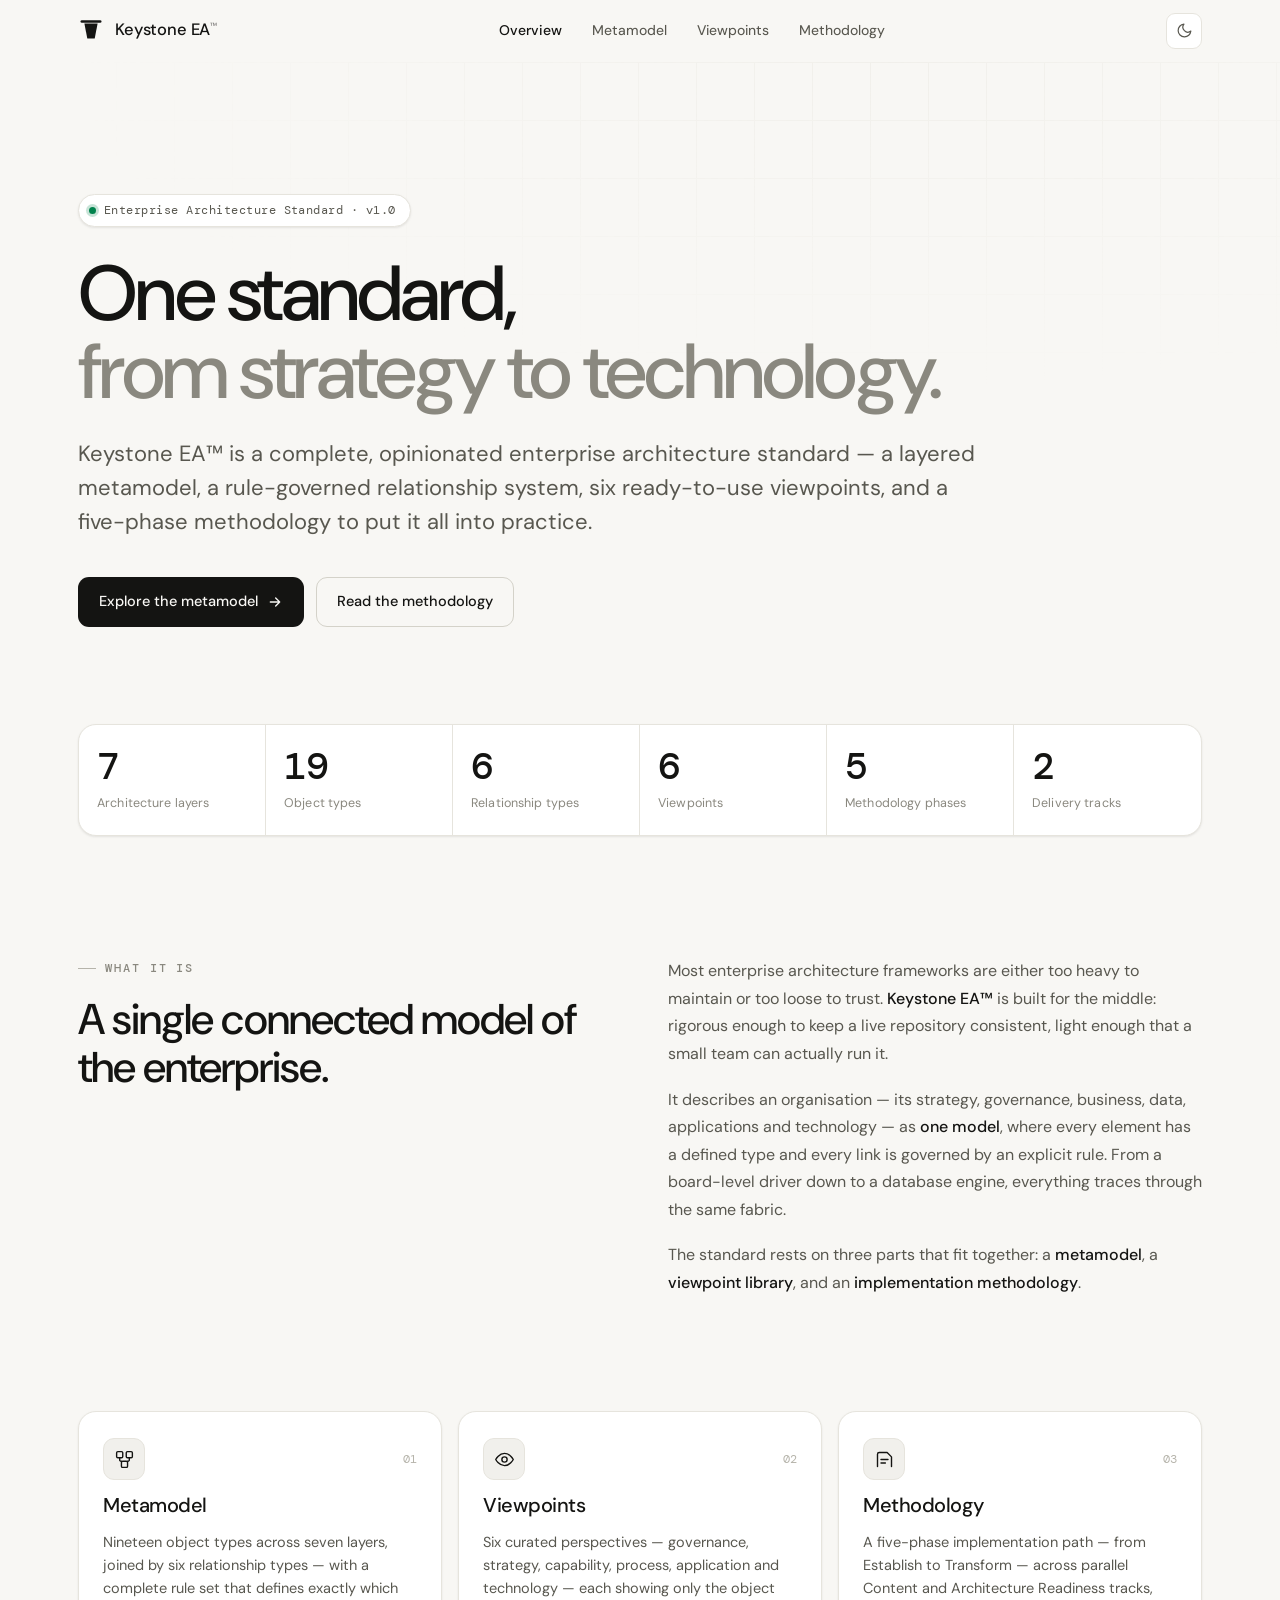
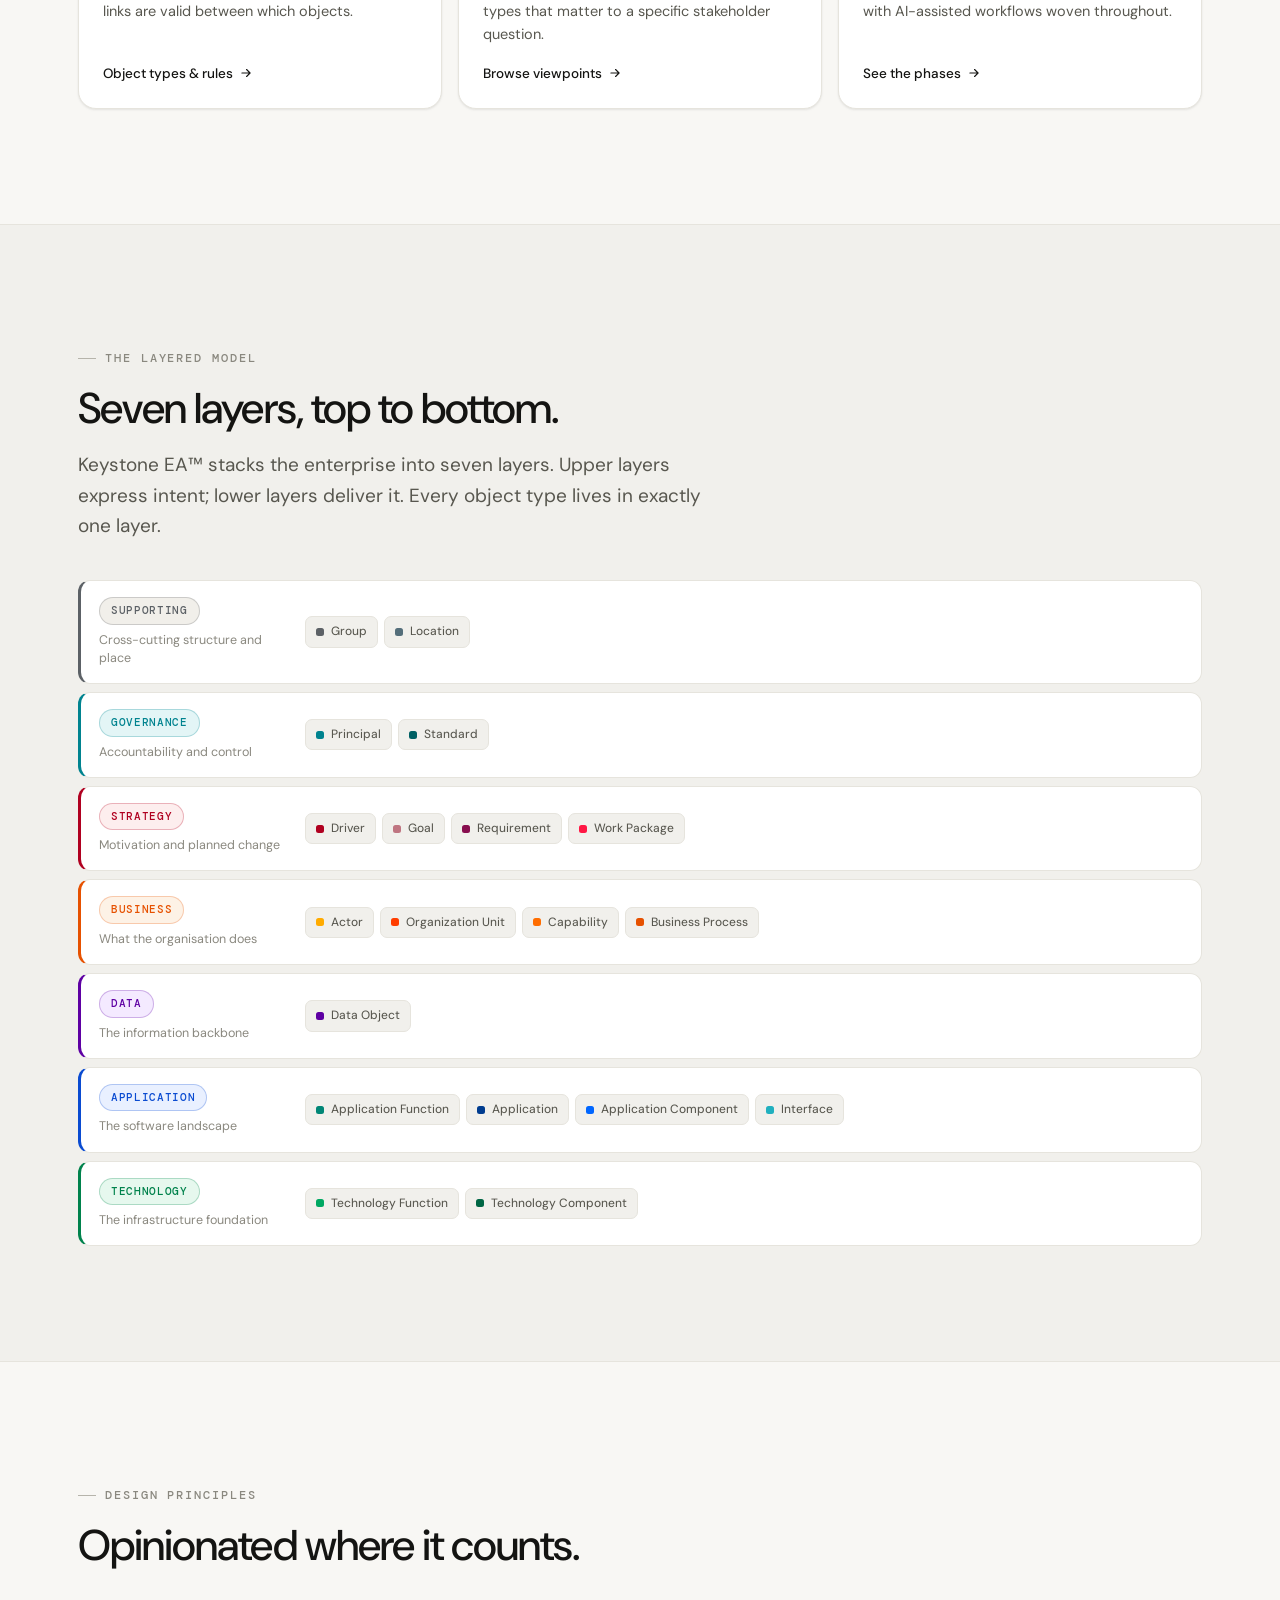
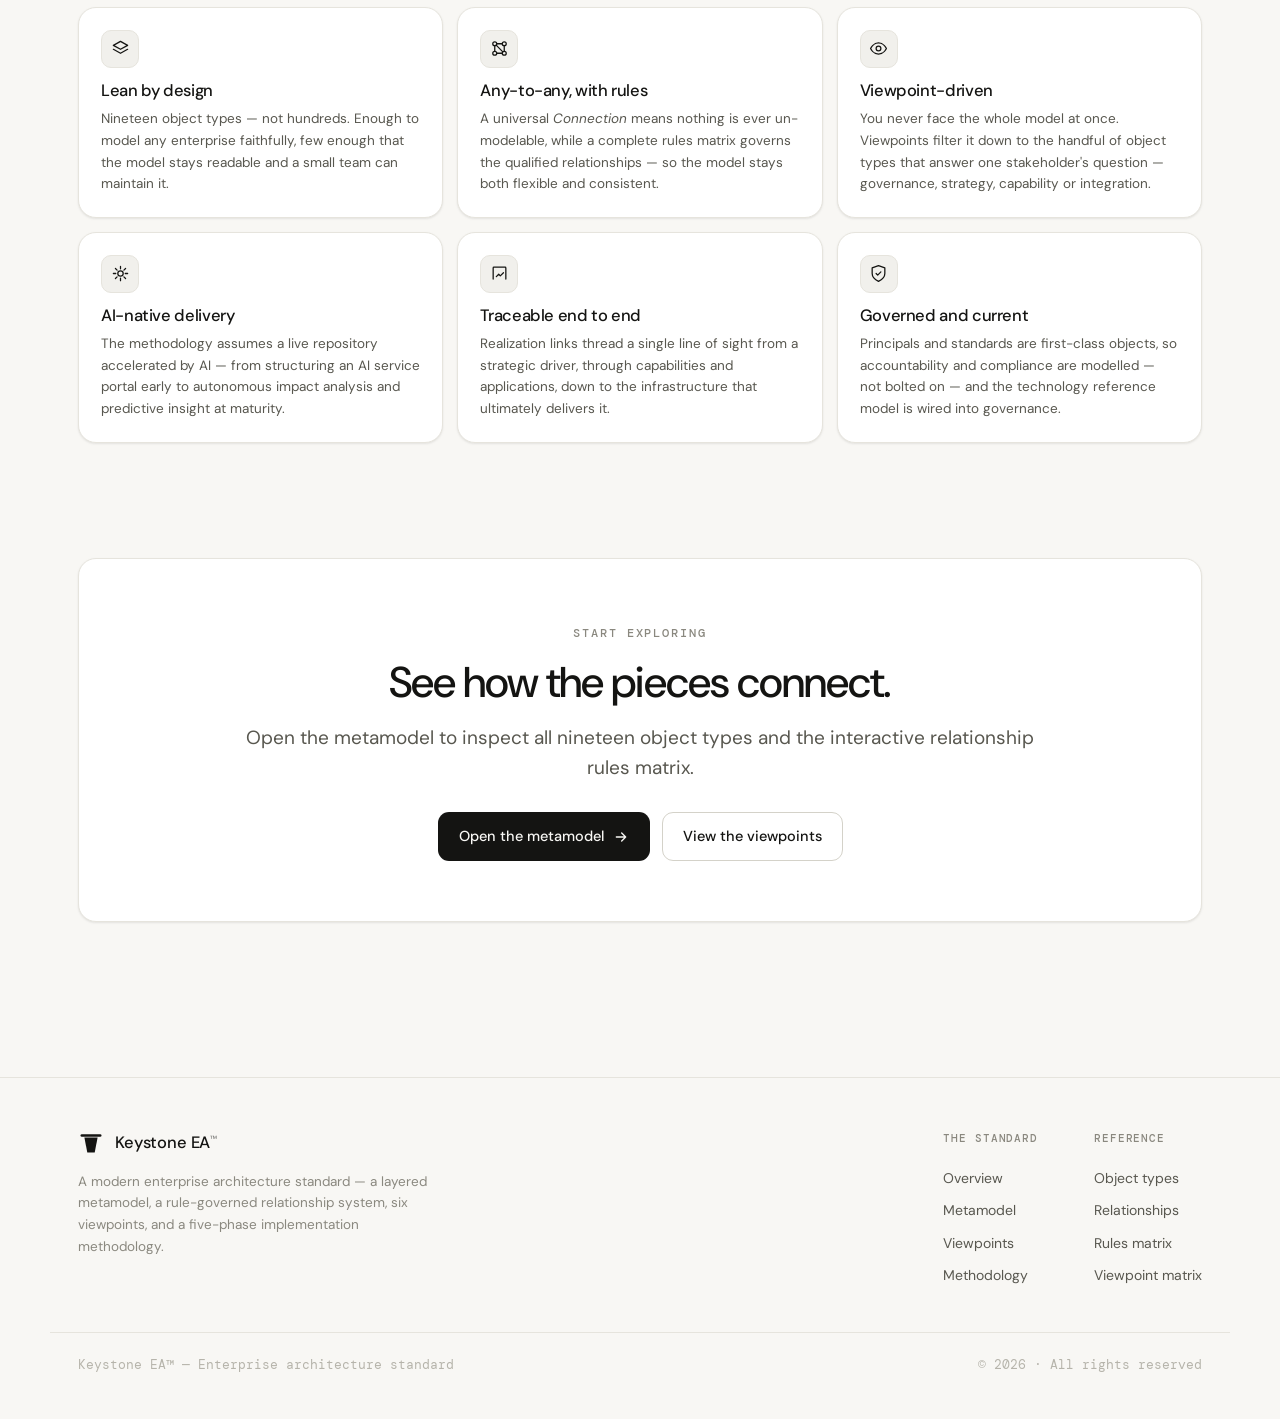
==== index.html @ 012ebcdf "Initial Keystone EA standard reference site A multi-page static site documenting the Keystone EA ent" ====
<!DOCTYPE html>
<html lang="en">
<head>
<meta charset="UTF-8" />
<meta name="viewport" content="width=device-width, initial-scale=1.0" />
<title>Keystone EA™ — A modern enterprise architecture standard</title>
<meta name="description" content="Keystone EA™ is a complete enterprise architecture standard: a layered metamodel of 19 object types, a rule-driven relationship system, six ready-to-use viewpoints, and a five-phase implementation methodology." />
<link rel="preconnect" href="https://fonts.googleapis.com" />
<link rel="preconnect" href="https://fonts.gstatic.com" crossorigin />
<link href="https://fonts.googleapis.com/css2?family=DM+Sans:opsz,wght@9..40,300;9..40,400;9..40,500&family=DM+Mono:wght@400;500&display=swap" rel="stylesheet" />
<link rel="icon" href="data:image/svg+xml,%3Csvg xmlns='http://www.w3.org/2000/svg' viewBox='0 0 26 26'%3E%3Cpath d='M6.2 5H19.8L17 21H9Z' fill='%23141412'/%3E%3Crect x='3' y='3.5' width='20' height='2.4' rx='1.2' fill='%23141412'/%3E%3C/svg%3E" />
<link rel="stylesheet" href="assets/styles.css" />
<script>(function(){try{var t=localStorage.getItem('kea-theme');if(t==='dark'||(!t&&matchMedia('(prefers-color-scheme:dark)').matches))document.documentElement.setAttribute('data-theme','dark');}catch(e){}})();</script>
</head>
<body>

<nav class="nav"><div class="nav-inner">
  <a class="brand" href="index.html" aria-label="Keystone EA home">
    <svg class="brand-mark" viewBox="0 0 26 26" fill="none" aria-hidden="true">
      <rect x="2.5" y="3.2" width="21" height="2.6" rx="1.3" fill="currentColor"/>
      <path d="M6.4 6.6 H19.6 L16.7 21.6 H9.3 Z" fill="currentColor"/>
    </svg>
    <span class="brand-name">Keystone EA<sup>™</sup></span>
  </a>
  <div class="nav-links" id="navlinks">
    <a class="nav-link" href="index.html">Overview</a>
    <a class="nav-link" href="metamodel.html">Metamodel</a>
    <a class="nav-link" href="viewpoints.html">Viewpoints</a>
    <a class="nav-link" href="methodology.html">Methodology</a>
  </div>
  <div class="nav-right">
    <button class="theme-btn" onclick="toggleTheme()" aria-label="Toggle colour theme" title="Toggle theme">
      <svg class="ico-moon" viewBox="0 0 24 24" fill="none" stroke="currentColor" stroke-width="1.7" stroke-linecap="round" stroke-linejoin="round"><path d="M21 12.8A9 9 0 1 1 11.2 3a7 7 0 0 0 9.8 9.8Z"/></svg>
      <svg class="ico-sun" viewBox="0 0 24 24" fill="none" stroke="currentColor" stroke-width="1.7" stroke-linecap="round" stroke-linejoin="round"><circle cx="12" cy="12" r="4.2"/><path d="M12 2.5v2.5M12 19v2.5M4.6 4.6l1.8 1.8M17.6 17.6l1.8 1.8M2.5 12H5M19 12h2.5M4.6 19.4l1.8-1.8M17.6 6.4l1.8-1.8"/></svg>
    </button>
    <button class="nav-toggle" aria-label="Open menu" aria-expanded="false">
      <svg viewBox="0 0 24 24" fill="none" stroke="currentColor" stroke-width="1.8" stroke-linecap="round"><path d="M3 6h18M3 12h18M3 18h18"/></svg>
    </button>
  </div>
</div></nav>

<!-- ── HERO ───────────────────────────────────────────── -->
<header class="hero">
  <div class="hero-grid"></div>
  <div class="wrap hero-inner">
    <div class="hero-badge"><span class="dot"></span> Enterprise Architecture Standard · v1.0</div>
    <h1>One standard,<br><span class="muted">from strategy to technology.</span></h1>
    <p class="hero-sub">Keystone EA™ is a complete, opinionated enterprise architecture standard — a layered metamodel, a rule-governed relationship system, six ready-to-use viewpoints, and a five-phase methodology to put it all into practice.</p>
    <div class="hero-cta">
      <a class="btn btn-primary" href="metamodel.html">Explore the metamodel
        <svg viewBox="0 0 24 24" fill="none" stroke="currentColor" stroke-width="2" stroke-linecap="round" stroke-linejoin="round"><path d="M5 12h14M13 6l6 6-6 6"/></svg></a>
      <a class="btn btn-ghost" href="methodology.html">Read the methodology</a>
    </div>
  </div>
</header>

<!-- ── STAT BAND ──────────────────────────────────────── -->
<section class="wrap" style="margin-top:8px">
  <div class="stat-band reveal">
    <div class="stat"><div class="stat-n">7</div><div class="stat-l">Architecture layers</div></div>
    <div class="stat"><div class="stat-n">19</div><div class="stat-l">Object types</div></div>
    <div class="stat"><div class="stat-n">6</div><div class="stat-l">Relationship types</div></div>
    <div class="stat"><div class="stat-n">6</div><div class="stat-l">Viewpoints</div></div>
    <div class="stat"><div class="stat-n">5</div><div class="stat-l">Methodology phases</div></div>
    <div class="stat"><div class="stat-n">2</div><div class="stat-l">Delivery tracks</div></div>
  </div>
</section>

<!-- ── WHAT IS ────────────────────────────────────────── -->
<section class="section-pad">
  <div class="wrap">
    <div style="display:grid;grid-template-columns:minmax(0,1fr) minmax(0,1fr);gap:56px;align-items:start" class="what-grid">
      <div class="reveal">
        <span class="eyebrow">What it is</span>
        <h2 class="h-sec">A single connected model of the&nbsp;enterprise.</h2>
      </div>
      <div class="prose reveal" style="padding-top:6px">
        <p>Most enterprise architecture frameworks are either too heavy to maintain or too loose to trust. <strong>Keystone EA™</strong> is built for the middle: rigorous enough to keep a live repository consistent, light enough that a small team can actually run it.</p>
        <p>It describes an organisation — its strategy, governance, business, data, applications and technology — as <strong>one model</strong>, where every element has a defined type and every link is governed by an explicit rule. From a board-level driver down to a database engine, everything traces through the same fabric.</p>
        <p>The standard rests on three parts that fit together: a <strong>metamodel</strong>, a <strong>viewpoint library</strong>, and an <strong>implementation methodology</strong>.</p>
      </div>
    </div>
  </div>
</section>

<!-- ── THREE PILLARS ──────────────────────────────────── -->
<section class="section-pad" style="padding-top:0">
  <div class="wrap">
    <div class="pillars">
      <a class="card pillar reveal" href="metamodel.html">
        <div class="pillar-top">
          <div class="pillar-ico"><svg viewBox="0 0 24 24" fill="none" stroke="currentColor" stroke-width="1.6" stroke-linecap="round" stroke-linejoin="round"><rect x="3" y="3" width="7" height="7" rx="1.4"/><rect x="14" y="3" width="7" height="7" rx="1.4"/><rect x="8.5" y="14" width="7" height="7" rx="1.4"/><path d="M6.5 10v2.5a1.5 1.5 0 0 0 1.5 1.5h.5M17.5 10v2.5a1.5 1.5 0 0 1-1.5 1.5h-.5"/></svg></div>
          <span class="pillar-num">01</span>
        </div>
        <h3>Metamodel</h3>
        <p>Nineteen object types across seven layers, joined by six relationship types — with a complete rule set that defines exactly which links are valid between which objects.</p>
        <span class="pillar-link">Object types & rules <svg viewBox="0 0 24 24" fill="none" stroke="currentColor" stroke-width="2" stroke-linecap="round" stroke-linejoin="round"><path d="M5 12h14M13 6l6 6-6 6"/></svg></span>
      </a>
      <a class="card pillar reveal" href="viewpoints.html">
        <div class="pillar-top">
          <div class="pillar-ico"><svg viewBox="0 0 24 24" fill="none" stroke="currentColor" stroke-width="1.6" stroke-linecap="round" stroke-linejoin="round"><path d="M2 12s3.5-7 10-7 10 7 10 7-3.5 7-10 7-10-7-10-7Z"/><circle cx="12" cy="12" r="3"/></svg></div>
          <span class="pillar-num">02</span>
        </div>
        <h3>Viewpoints</h3>
        <p>Six curated perspectives — governance, strategy, capability, process, application and technology — each showing only the object types that matter to a specific stakeholder question.</p>
        <span class="pillar-link">Browse viewpoints <svg viewBox="0 0 24 24" fill="none" stroke="currentColor" stroke-width="2" stroke-linecap="round" stroke-linejoin="round"><path d="M5 12h14M13 6l6 6-6 6"/></svg></span>
      </a>
      <a class="card pillar reveal" href="methodology.html">
        <div class="pillar-top">
          <div class="pillar-ico"><svg viewBox="0 0 24 24" fill="none" stroke="currentColor" stroke-width="1.6" stroke-linecap="round" stroke-linejoin="round"><path d="M4 20V6a2 2 0 0 1 2-2h9l5 5v11"/><path d="M8 12h8M8 16h5"/></svg></div>
          <span class="pillar-num">03</span>
        </div>
        <h3>Methodology</h3>
        <p>A five-phase implementation path — from Establish to Transform — across parallel Content and Architecture Readiness tracks, with AI-assisted workflows woven throughout.</p>
        <span class="pillar-link">See the phases <svg viewBox="0 0 24 24" fill="none" stroke="currentColor" stroke-width="2" stroke-linecap="round" stroke-linejoin="round"><path d="M5 12h14M13 6l6 6-6 6"/></svg></span>
      </a>
    </div>
  </div>
</section>

<!-- ── LAYERED MODEL ──────────────────────────────────── -->
<section class="section-pad" style="background:var(--bg-2);border-top:1px solid var(--border);border-bottom:1px solid var(--border)">
  <div class="wrap">
    <div style="max-width:640px;margin-bottom:38px" class="reveal">
      <span class="eyebrow">The layered model</span>
      <h2 class="h-sec">Seven layers, top to bottom.</h2>
      <p class="lede">Keystone EA™ stacks the enterprise into seven layers. Upper layers express intent; lower layers deliver it. Every object type lives in exactly one layer.</p>
    </div>
    <div class="layerstack reveal" id="layerstack"></div>
  </div>
</section>

<!-- ── PRINCIPLES ─────────────────────────────────────── -->
<section class="section-pad">
  <div class="wrap">
    <div style="max-width:640px;margin-bottom:38px" class="reveal">
      <span class="eyebrow">Design principles</span>
      <h2 class="h-sec">Opinionated where it counts.</h2>
    </div>
    <div class="feature-list">
      <div class="card feature reveal">
        <div class="f-ico"><svg viewBox="0 0 24 24" fill="none" stroke="currentColor" stroke-width="1.6" stroke-linecap="round" stroke-linejoin="round"><path d="M12 3 3 8l9 5 9-5-9-5Z"/><path d="M3 13l9 5 9-5"/></svg></div>
        <h4>Lean by design</h4>
        <p>Nineteen object types — not hundreds. Enough to model any enterprise faithfully, few enough that the model stays readable and a small team can maintain it.</p>
      </div>
      <div class="card feature reveal">
        <div class="f-ico"><svg viewBox="0 0 24 24" fill="none" stroke="currentColor" stroke-width="1.6" stroke-linecap="round" stroke-linejoin="round"><circle cx="6" cy="6" r="2.5"/><circle cx="18" cy="18" r="2.5"/><circle cx="18" cy="6" r="2.5"/><circle cx="6" cy="18" r="2.5"/><path d="M8.5 6h7M6 8.5v7M18 8.5v7M8.5 18h7M7.8 7.8l8.4 8.4"/></svg></div>
        <h4>Any-to-any, with rules</h4>
        <p>A universal <em>Connection</em> means nothing is ever un-modelable, while a complete rules matrix governs the qualified relationships — so the model stays both flexible and consistent.</p>
      </div>
      <div class="card feature reveal">
        <div class="f-ico"><svg viewBox="0 0 24 24" fill="none" stroke="currentColor" stroke-width="1.6" stroke-linecap="round" stroke-linejoin="round"><path d="M2 12s3.5-7 10-7 10 7 10 7-3.5 7-10 7-10-7-10-7Z"/><circle cx="12" cy="12" r="3"/></svg></div>
        <h4>Viewpoint-driven</h4>
        <p>You never face the whole model at once. Viewpoints filter it down to the handful of object types that answer one stakeholder's question — governance, strategy, capability or integration.</p>
      </div>
      <div class="card feature reveal">
        <div class="f-ico"><svg viewBox="0 0 24 24" fill="none" stroke="currentColor" stroke-width="1.6" stroke-linecap="round" stroke-linejoin="round"><path d="M12 3v3M12 18v3M5.6 5.6l2.1 2.1M16.3 16.3l2.1 2.1M3 12h3M18 12h3M5.6 18.4l2.1-2.1M16.3 7.7l2.1-2.1"/><circle cx="12" cy="12" r="3.4"/></svg></div>
        <h4>AI-native delivery</h4>
        <p>The methodology assumes a live repository accelerated by AI — from structuring an AI service portal early to autonomous impact analysis and predictive insight at maturity.</p>
      </div>
      <div class="card feature reveal">
        <div class="f-ico"><svg viewBox="0 0 24 24" fill="none" stroke="currentColor" stroke-width="1.6" stroke-linecap="round" stroke-linejoin="round"><path d="M4 19V5a1 1 0 0 1 1-1h14a1 1 0 0 1 1 1v14"/><path d="M8 16l3-3 2 2 4-4"/></svg></div>
        <h4>Traceable end to end</h4>
        <p>Realization links thread a single line of sight from a strategic driver, through capabilities and applications, down to the infrastructure that ultimately delivers it.</p>
      </div>
      <div class="card feature reveal">
        <div class="f-ico"><svg viewBox="0 0 24 24" fill="none" stroke="currentColor" stroke-width="1.6" stroke-linecap="round" stroke-linejoin="round"><path d="M12 22s8-4 8-10V5l-8-3-8 3v7c0 6 8 10 8 10Z"/><path d="M9 12l2 2 4-4"/></svg></div>
        <h4>Governed and current</h4>
        <p>Principals and standards are first-class objects, so accountability and compliance are modelled — not bolted on — and the technology reference model is wired into governance.</p>
      </div>
    </div>
  </div>
</section>

<!-- ── CTA ────────────────────────────────────────────── -->
<section class="section-pad" style="padding-top:0">
  <div class="wrap">
    <div class="card reveal" style="padding:clamp(34px,5vw,60px);text-align:center;background:var(--card)">
      <span class="eyebrow no-rule" style="justify-content:center">Start exploring</span>
      <h2 class="h-sec" style="margin-top:14px">See how the pieces connect.</h2>
      <p class="lede" style="margin:16px auto 28px">Open the metamodel to inspect all nineteen object types and the interactive relationship rules matrix.</p>
      <div style="display:flex;gap:12px;justify-content:center;flex-wrap:wrap">
        <a class="btn btn-primary" href="metamodel.html">Open the metamodel
          <svg viewBox="0 0 24 24" fill="none" stroke="currentColor" stroke-width="2" stroke-linecap="round" stroke-linejoin="round"><path d="M5 12h14M13 6l6 6-6 6"/></svg></a>
        <a class="btn btn-ghost" href="viewpoints.html">View the viewpoints</a>
      </div>
    </div>
  </div>
</section>

<!-- ── FOOTER ─────────────────────────────────────────── -->
<footer class="footer"><div class="wrap footer-inner">
  <div class="footer-brand">
    <a class="brand" href="index.html">
      <svg class="brand-mark" viewBox="0 0 26 26" fill="none" aria-hidden="true">
        <rect x="2.5" y="3.2" width="21" height="2.6" rx="1.3" fill="currentColor"/>
        <path d="M6.4 6.6 H19.6 L16.7 21.6 H9.3 Z" fill="currentColor"/>
      </svg>
      <span class="brand-name">Keystone EA<sup>™</sup></span>
    </a>
    <p>A modern enterprise architecture standard — a layered metamodel, a rule-governed relationship system, six viewpoints, and a five-phase implementation methodology.</p>
  </div>
  <div class="footer-cols">
    <div class="footer-col">
      <h5>The standard</h5>
      <a href="index.html">Overview</a>
      <a href="metamodel.html">Metamodel</a>
      <a href="viewpoints.html">Viewpoints</a>
      <a href="methodology.html">Methodology</a>
    </div>
    <div class="footer-col">
      <h5>Reference</h5>
      <a href="metamodel.html#objects">Object types</a>
      <a href="metamodel.html#relationships">Relationships</a>
      <a href="metamodel.html#rules">Rules matrix</a>
      <a href="viewpoints.html#matrix">Viewpoint matrix</a>
    </div>
  </div>
</div>
<div class="wrap footer-bottom">
  <span>Keystone EA™ — Enterprise architecture standard</span>
  <span>© <span id="year">2026</span> · All rights reserved</span>
</div></footer>

<script src="assets/data.js"></script>
<script src="assets/app.js"></script>
<script>
  /* Build the layered model stack */
  (function () {
    var host = document.getElementById('layerstack');
    if (!host || !window.KEA) return;
    host.innerHTML = KEA.LAYERS.map(function (L) {
      var objs = KEA.OBJECTS.filter(function (o) { return o.layer === L.id; });
      var chips = objs.map(function (o) {
        return '<a class="obj-chip" href="metamodel.html#obj-' + o.name.replace(/\s+/g,'-').toLowerCase() + '">'
          + '<span class="swatch" style="background:' + o.head + '"></span>' + o.name + '</a>';
      }).join('');
      return '<div class="layer-row" style="--accent:' + L.accent + ';--accent-soft:' + L.soft + '">'
        + '<div class="layer-id"><span class="layer-pill" style="--accent:' + L.accent + ';--accent-soft:' + L.soft + '">' + L.name + '</span>'
        + '<span class="layer-blurb">' + L.blurb + '</span></div>'
        + '<div class="layer-objs">' + chips + '</div></div>';
    }).join('');
  })();
</script>
</body>
</html>
---- assets/styles.css ----
/* ============================================================
   Keystone EA™ — Design System
   ============================================================ */

*, *::before, *::after { box-sizing: border-box; margin: 0; padding: 0; }

:root {
  --font: 'DM Sans', -apple-system, BlinkMacSystemFont, 'Segoe UI', Helvetica, Arial, sans-serif;
  --mono: 'DM Mono', ui-monospace, 'SF Mono', Menlo, monospace;

  /* Surfaces — warm paper */
  --bg: #F8F7F4;
  --bg-2: #F1F0EC;
  --card: #FFFFFF;
  --surface: #F4F3EF;
  --ink: #141412;
  --ink-2: #58574F;
  --ink-3: #8A887F;
  --ink-4: #B6B4AB;
  --border: #E6E4DD;
  --border-2: #D4D2C9;
  --shadow-sm: 0 1px 2px rgba(20,20,18,.04), 0 1px 3px rgba(20,20,18,.05);
  --shadow-md: 0 4px 16px rgba(20,20,18,.07), 0 1px 3px rgba(20,20,18,.05);
  --shadow-lg: 0 18px 48px rgba(20,20,18,.13), 0 4px 12px rgba(20,20,18,.07);

  /* Layer accents */
  --l-supporting: #5C6166;
  --l-governance: #00838F;
  --l-strategy:   #B00020;
  --l-business:   #E65100;
  --l-data:       #5E00A3;
  --l-application:#0a4bd1;
  --l-technology: #00824c;

  --l-supporting-soft: #f1efea;
  --l-governance-soft: #e3f5f6;
  --l-strategy-soft:   #fdeeee;
  --l-business-soft:   #fdf2e6;
  --l-data-soft:       #f4eaff;
  --l-application-soft:#e9f0ff;
  --l-technology-soft: #e6f8ee;

  --radius-sm: 8px;
  --radius: 12px;
  --radius-lg: 18px;
  --radius-xl: 26px;

  --maxw: 1180px;
  --nav-h: 62px;
  --ease: cubic-bezier(.22,.61,.36,1);
}

[data-theme="dark"] {
  --bg: #100F0D;
  --bg-2: #16150F;
  --card: #1B1A16;
  --surface: #211F1A;
  --ink: #F4F3EE;
  --ink-2: #B6B4AA;
  --ink-3: #86847B;
  --ink-4: #5A584F;
  --border: #2B2A24;
  --border-2: #3A3832;
  --shadow-sm: 0 1px 2px rgba(0,0,0,.3);
  --shadow-md: 0 6px 20px rgba(0,0,0,.45);
  --shadow-lg: 0 22px 54px rgba(0,0,0,.6);

  --l-supporting-soft: #211f1a;
  --l-governance-soft: #0a2729;
  --l-strategy-soft:   #2a0f12;
  --l-business-soft:   #281708;
  --l-data-soft:       #1f0f2e;
  --l-application-soft:#0c1733;
  --l-technology-soft: #07271a;

  --l-supporting: #9aa0a6;
  --l-governance: #2bc2cf;
  --l-strategy:   #ff5a6e;
  --l-business:   #ff9248;
  --l-data:       #c08cff;
  --l-application:#6f9bff;
  --l-technology: #34c98a;
}

html { scroll-behavior: smooth; scroll-padding-top: calc(var(--nav-h) + 18px); -webkit-text-size-adjust: 100%; }
@media (prefers-reduced-motion: reduce) { html { scroll-behavior: auto; } }

body {
  font-family: var(--font);
  background: var(--bg);
  color: var(--ink);
  line-height: 1.6;
  -webkit-font-smoothing: antialiased;
  text-rendering: optimizeLegibility;
  overflow-x: hidden;
}

::selection { background: rgba(10,75,209,.16); }
[data-theme="dark"] ::selection { background: rgba(111,155,255,.28); }

a { color: inherit; text-decoration: none; }
img, svg { display: block; max-width: 100%; }

/* ── Layout primitives ──────────────────────────────────── */
.wrap { max-width: var(--maxw); margin: 0 auto; padding: 0 28px; }
.wrap-narrow { max-width: 880px; margin: 0 auto; padding: 0 28px; }
section { position: relative; }
.section-pad { padding: clamp(56px, 9vw, 116px) 0; }
.hr { height: 1px; background: var(--border); border: 0; }

/* ── Eyebrow / section heading ──────────────────────────── */
.eyebrow {
  font-family: var(--mono); font-size: 12px; font-weight: 500;
  letter-spacing: .16em; text-transform: uppercase; color: var(--ink-3);
  display: inline-flex; align-items: center; gap: 9px;
}
.eyebrow::before {
  content: ''; width: 18px; height: 1px; background: var(--ink-4); display: inline-block;
}
.eyebrow.no-rule::before { display: none; }
h1, h2, h3, h4 { line-height: 1.12; letter-spacing: -.022em; font-weight: 500; }
.h-sec { font-size: clamp(28px, 4.2vw, 43px); margin: 16px 0 0; font-weight: 500; }
.lede { font-size: clamp(16px, 1.7vw, 19px); color: var(--ink-2); max-width: 62ch; margin-top: 18px; line-height: 1.62; }

/* ── Nav ────────────────────────────────────────────────── */
.nav {
  position: sticky; top: 0; z-index: 100; height: var(--nav-h);
  background: color-mix(in srgb, var(--bg) 82%, transparent);
  backdrop-filter: saturate(180%) blur(14px);
  -webkit-backdrop-filter: saturate(180%) blur(14px);
  border-bottom: 1px solid transparent; transition: border-color .3s, background .3s;
}
.nav.scrolled { border-bottom-color: var(--border); }
.nav-inner { max-width: var(--maxw); margin: 0 auto; padding: 0 28px; height: 100%;
  display: flex; align-items: center; justify-content: space-between; gap: 20px; }
.brand { display: inline-flex; align-items: center; gap: 11px; flex-shrink: 0; }
.brand-mark { width: 26px; height: 26px; flex-shrink: 0; color: var(--ink); }
.brand-name { font-size: 16.5px; font-weight: 500; letter-spacing: -.01em; }
.brand-name sup { font-size: 9px; font-weight: 500; opacity: .5; top: -.7em; }
.nav-links { display: flex; align-items: center; gap: 4px; }
.nav-link {
  font-size: 14px; color: var(--ink-2); padding: 7px 13px; border-radius: 8px;
  font-weight: 450; transition: color .15s, background .15s; position: relative;
}
.nav-link:hover { color: var(--ink); background: var(--bg-2); }
.nav-link.active { color: var(--ink); font-weight: 500; }
.nav-right { display: flex; align-items: center; gap: 8px; }
.theme-btn {
  width: 36px; height: 36px; border-radius: 9px; border: 1px solid var(--border);
  background: var(--card); color: var(--ink-2); cursor: pointer; display: grid; place-items: center;
  transition: color .15s, border-color .15s, transform .2s;
}
.theme-btn:hover { color: var(--ink); border-color: var(--border-2); }
.theme-btn:active { transform: scale(.92); }
.theme-btn svg { width: 17px; height: 17px; }
.theme-btn .ico-sun { display: none; }
[data-theme="dark"] .theme-btn .ico-sun { display: block; }
[data-theme="dark"] .theme-btn .ico-moon { display: none; }
.nav-toggle { display: none; width: 36px; height: 36px; border-radius: 9px; border: 1px solid var(--border);
  background: var(--card); color: var(--ink); cursor: pointer; place-items: center; }
.nav-toggle svg { width: 18px; height: 18px; }

@media (max-width: 760px) {
  .nav-links {
    position: fixed; inset: var(--nav-h) 0 auto 0; flex-direction: column; align-items: stretch;
    background: var(--bg); border-bottom: 1px solid var(--border); padding: 10px 18px 18px; gap: 2px;
    transform: translateY(-130%); transition: transform .32s var(--ease); box-shadow: var(--shadow-md);
  }
  .nav-links.open { transform: translateY(0); }
  .nav-link { padding: 12px 14px; font-size: 15.5px; }
  .nav-toggle { display: grid; }
}

/* ── Buttons ────────────────────────────────────────────── */
.btn {
  display: inline-flex; align-items: center; gap: 9px; font-family: var(--font);
  font-size: 14.5px; font-weight: 500; padding: 12px 20px; border-radius: 11px;
  cursor: pointer; border: 1px solid transparent; transition: transform .2s var(--ease), box-shadow .2s, background .2s, border-color .2s;
}
.btn svg { width: 16px; height: 16px; }
.btn-primary { background: var(--ink); color: var(--bg); }
.btn-primary:hover { transform: translateY(-2px); box-shadow: var(--shadow-md); }
.btn-ghost { background: transparent; color: var(--ink); border-color: var(--border-2); }
.btn-ghost:hover { background: var(--card); border-color: var(--ink-4); transform: translateY(-2px); }

/* ── Hero ───────────────────────────────────────────────── */
.hero { padding: clamp(56px, 11vw, 132px) 0 clamp(48px, 7vw, 92px); position: relative; overflow: hidden; }
.hero-grid { position: absolute; inset: 0; z-index: 0; pointer-events: none;
  background-image: linear-gradient(var(--border) 1px, transparent 1px), linear-gradient(90deg, var(--border) 1px, transparent 1px);
  background-size: 58px 58px; opacity: .4;
  mask-image: radial-gradient(ellipse 90% 70% at 70% 0%, #000 0%, transparent 72%);
  -webkit-mask-image: radial-gradient(ellipse 90% 70% at 70% 0%, #000 0%, transparent 72%);
}
.hero-inner { position: relative; z-index: 1; }
.hero-badge {
  display: inline-flex; align-items: center; gap: 8px; font-family: var(--mono);
  font-size: 12px; letter-spacing: .04em; color: var(--ink-2);
  background: var(--card); border: 1px solid var(--border); border-radius: 999px;
  padding: 6px 14px 6px 10px; margin-bottom: 28px; box-shadow: var(--shadow-sm);
}
.hero-badge .dot { width: 7px; height: 7px; border-radius: 50%; background: var(--l-technology);
  box-shadow: 0 0 0 3px color-mix(in srgb, var(--l-technology) 22%, transparent); }
.hero h1 {
  font-size: clamp(38px, 7vw, 78px); font-weight: 500; letter-spacing: -.035em; line-height: 1.0;
}
.hero h1 .muted { color: var(--ink-3); }
.hero-sub { font-size: clamp(17px, 2.1vw, 22px); color: var(--ink-2); max-width: 60ch;
  margin-top: 26px; line-height: 1.55; font-weight: 400; }
.hero-cta { display: flex; flex-wrap: wrap; gap: 12px; margin-top: 38px; }

/* ── Stat band ──────────────────────────────────────────── */
.stat-band { display: grid; grid-template-columns: repeat(6, 1fr); gap: 0;
  border: 1px solid var(--border); border-radius: var(--radius-lg); background: var(--card);
  overflow: hidden; box-shadow: var(--shadow-sm); }
.stat { padding: 22px 18px; border-right: 1px solid var(--border); }
.stat:last-child { border-right: none; }
.stat-n { font-size: clamp(28px, 3.4vw, 38px); font-weight: 500; letter-spacing: -.03em; line-height: 1; font-family: var(--mono); }
.stat-l { font-size: 12.5px; color: var(--ink-3); margin-top: 8px; letter-spacing: .01em; }
@media (max-width: 860px) { .stat-band { grid-template-columns: repeat(3, 1fr); }
  .stat:nth-child(3n) { border-right: none; } .stat:nth-child(-n+3) { border-bottom: 1px solid var(--border); } }
@media (max-width: 460px) { .stat-band { grid-template-columns: repeat(2, 1fr); }
  .stat { border-right: 1px solid var(--border); } .stat:nth-child(2n) { border-right: none; } }

/* ── Generic cards ──────────────────────────────────────── */
.card { background: var(--card); border: 1px solid var(--border); border-radius: var(--radius-lg);
  box-shadow: var(--shadow-sm); }

/* Pillar cards */
.pillars { display: grid; grid-template-columns: repeat(3, 1fr); gap: 16px; }
@media (max-width: 880px) { .pillars { grid-template-columns: 1fr; } }
.pillar { padding: 26px 24px 24px; display: flex; flex-direction: column; gap: 14px;
  transition: transform .26s var(--ease), box-shadow .26s, border-color .26s; position: relative; overflow: hidden; }
.pillar:hover { transform: translateY(-4px); box-shadow: var(--shadow-md); border-color: var(--border-2); }
.pillar-top { display: flex; align-items: center; justify-content: space-between; }
.pillar-ico { width: 42px; height: 42px; border-radius: 11px; display: grid; place-items: center;
  background: var(--bg-2); border: 1px solid var(--border); }
.pillar-ico svg { width: 21px; height: 21px; color: var(--ink); }
.pillar-num { font-family: var(--mono); font-size: 12px; color: var(--ink-4); }
.pillar h3 { font-size: 20px; font-weight: 500; }
.pillar p { font-size: 14.5px; color: var(--ink-2); line-height: 1.6; flex: 1; }
.pillar-link { font-size: 13.5px; font-weight: 500; color: var(--ink); display: inline-flex; align-items: center; gap: 6px;
  margin-top: 2px; }
.pillar-link svg { width: 14px; height: 14px; transition: transform .2s; }
.pillar:hover .pillar-link svg { transform: translateX(4px); }

/* ── Layer stack (home) ─────────────────────────────────── */
.layerstack { display: flex; flex-direction: column; gap: 8px; }
.layer-row {
  display: grid; grid-template-columns: 188px 1fr; gap: 18px; align-items: center;
  background: var(--card); border: 1px solid var(--border); border-left: 3px solid var(--accent, var(--border-2));
  border-radius: var(--radius); padding: 16px 18px; transition: transform .2s var(--ease), box-shadow .2s;
}
.layer-row:hover { transform: translateX(4px); box-shadow: var(--shadow-sm); }
.layer-id { display: flex; flex-direction: column; gap: 6px; }
.layer-pill { display: inline-flex; align-self: flex-start; align-items: center; gap: 7px;
  font-family: var(--mono); font-size: 11px; font-weight: 500; letter-spacing: .06em; text-transform: uppercase;
  padding: 4px 11px; border-radius: 999px; color: var(--accent);
  background: var(--accent-soft); border: 1px solid color-mix(in srgb, var(--accent) 26%, transparent); }
.layer-blurb { font-size: 12.5px; color: var(--ink-3); line-height: 1.45; }
.layer-objs { display: flex; flex-wrap: wrap; gap: 6px; }
.obj-chip {
  font-size: 12px; font-weight: 450; padding: 5px 10px; border-radius: 7px;
  background: var(--bg-2); border: 1px solid var(--border); color: var(--ink-2);
  display: inline-flex; align-items: center; gap: 7px; transition: border-color .15s, color .15s, background .15s;
}
.obj-chip:hover { color: var(--ink); border-color: var(--border-2); }
.obj-chip .swatch { width: 8px; height: 8px; border-radius: 2.5px; flex-shrink: 0; }
@media (max-width: 680px) { .layer-row { grid-template-columns: 1fr; gap: 12px; } }

/* ── Object cards (metamodel) ───────────────────────────── */
.layer-group { margin-top: 14px; }
.layer-group + .layer-group { margin-top: 40px; }
.layer-head { display: flex; align-items: baseline; gap: 14px; margin-bottom: 18px; flex-wrap: wrap;
  padding-bottom: 12px; border-bottom: 1px solid var(--border); }
.layer-head .layer-pill { font-size: 12px; }
.layer-head p { font-size: 14px; color: var(--ink-2); flex: 1; min-width: 240px; }
.obj-cards { display: grid; grid-template-columns: repeat(auto-fill, minmax(248px, 1fr)); gap: 14px; }
.obj-card { border: 1px solid var(--border); border-radius: var(--radius); overflow: hidden; background: var(--card);
  transition: transform .22s var(--ease), box-shadow .22s, border-color .22s; }
.obj-card:hover { transform: translateY(-3px); box-shadow: var(--shadow-md); }
.obj-card-head { padding: 11px 15px; display: flex; align-items: center; gap: 9px; color: #fff; }
.obj-card-head .glyph { width: 9px; height: 9px; border-radius: 2px; background: rgba(255,255,255,.85); }
.obj-card-head h4 { font-size: 14.5px; font-weight: 500; letter-spacing: -.005em; color: #fff; }
.obj-card-body { padding: 13px 15px 15px; }
.obj-card-body .short { font-size: 12px; font-family: var(--mono); color: var(--ink-3); letter-spacing: .01em;
  text-transform: uppercase; margin-bottom: 7px; }
.obj-card-body .long { font-size: 13.5px; color: var(--ink-2); line-height: 1.58; }

/* ── Relationships ──────────────────────────────────────── */
.rel-grid { display: grid; grid-template-columns: repeat(3, 1fr); gap: 14px; }
@media (max-width: 880px) { .rel-grid { grid-template-columns: repeat(2, 1fr); } }
@media (max-width: 560px) { .rel-grid { grid-template-columns: 1fr; } }
.rel-card { padding: 18px 18px 20px; transition: transform .22s var(--ease), box-shadow .22s; }
.rel-card:hover { transform: translateY(-3px); box-shadow: var(--shadow-md); }
.rel-glyph { height: 26px; display: flex; align-items: center; margin-bottom: 14px; }
.rel-glyph svg { overflow: visible; }
.rel-card h4 { font-size: 16px; font-weight: 500; display: flex; align-items: center; gap: 9px; }
.rel-code { font-family: var(--mono); font-size: 10.5px; color: var(--ink-3); border: 1px solid var(--border);
  border-radius: 5px; padding: 1px 6px; }
.rel-card p { font-size: 13.5px; color: var(--ink-2); line-height: 1.58; margin-top: 9px; }

/* ── Rules matrix ───────────────────────────────────────── */
.matrix-controls { display: flex; flex-wrap: wrap; gap: 8px; align-items: center; margin-bottom: 20px; }
.matrix-controls .ctl-label { font-family: var(--mono); font-size: 11.5px; text-transform: uppercase;
  letter-spacing: .08em; color: var(--ink-3); margin-right: 4px; }
.chip-toggle { font-size: 13px; font-weight: 500; padding: 7px 13px; border-radius: 999px; cursor: pointer;
  border: 1px solid var(--border-2); background: var(--card); color: var(--ink-2); transition: all .16s; display: inline-flex; align-items: center; gap: 7px; }
.chip-toggle .swatch { width: 9px; height: 9px; border-radius: 50%; }
.chip-toggle[aria-pressed="true"] { color: #fff; border-color: transparent; }
.chip-toggle:hover { border-color: var(--ink-4); }
.matrix-scroll { overflow-x: auto; border: 1px solid var(--border); border-radius: var(--radius); background: var(--card);
  -webkit-overflow-scrolling: touch; }
table.matrix { border-collapse: separate; border-spacing: 0; font-size: 12px; width: max-content; min-width: 100%; }
table.matrix th, table.matrix td { padding: 0; text-align: center; }
table.matrix thead th { position: sticky; top: 0; z-index: 3; background: var(--surface);
  font-weight: 500; color: var(--ink-2); height: 132px; vertical-align: bottom; border-bottom: 1px solid var(--border-2); }
table.matrix thead th .rot { writing-mode: vertical-rl; transform: rotate(180deg); white-space: nowrap;
  padding: 9px 0 10px; font-family: var(--mono); font-size: 11px; letter-spacing: .02em; margin: 0 auto; }
table.matrix th.corner { position: sticky; left: 0; z-index: 5; background: var(--surface);
  text-align: left; padding: 10px 14px; vertical-align: bottom; min-width: 168px; }
table.matrix th.corner span { font-family: var(--mono); font-size: 10.5px; color: var(--ink-3); text-transform: uppercase; letter-spacing: .07em; }
table.matrix tbody th.rowhead { position: sticky; left: 0; z-index: 2; background: var(--card);
  text-align: left; padding: 8px 14px; font-weight: 500; color: var(--ink); white-space: nowrap;
  border-right: 1px solid var(--border-2); border-bottom: 1px solid var(--border); font-size: 12.5px; }
table.matrix tbody th.rowhead .rh { display: inline-flex; align-items: center; gap: 8px; }
table.matrix tbody th.rowhead .swatch { width: 9px; height: 9px; border-radius: 2.5px; flex-shrink: 0; }
table.matrix td.cell { width: 38px; min-width: 38px; height: 38px; border-right: 1px solid var(--border);
  border-bottom: 1px solid var(--border); position: relative; cursor: default; }
table.matrix td.cell.diag { background: var(--bg-2); }
table.matrix td .dots { display: flex; align-items: center; justify-content: center; gap: 2px; height: 100%; flex-wrap: wrap; padding: 5px; }
table.matrix td .rdot { width: 7px; height: 7px; border-radius: 50%; opacity: .92; transition: transform .12s, opacity .12s; }
table.matrix td.dim .rdot { opacity: .12; }
table.matrix td.cell:hover { outline: 2px solid var(--ink); outline-offset: -2px; z-index: 1; }
table.matrix tr:hover td { background: color-mix(in srgb, var(--bg-2) 60%, transparent); }
.matrix-hint { font-size: 13px; color: var(--ink-3); margin-top: 14px; display: flex; gap: 18px; flex-wrap: wrap; align-items: center; }
.matrix-legend-dot { display: inline-flex; align-items: center; gap: 6px; }
.matrix-legend-dot .rdot { width: 8px; height: 8px; border-radius: 50%; }

/* tooltip */
.cell-tip { position: fixed; z-index: 200; background: var(--ink); color: var(--bg); font-size: 12.5px;
  padding: 9px 12px; border-radius: 9px; box-shadow: var(--shadow-lg); pointer-events: none; max-width: 260px;
  opacity: 0; transform: translateY(4px); transition: opacity .12s, transform .12s; line-height: 1.5; }
.cell-tip.show { opacity: 1; transform: translateY(0); }
.cell-tip b { font-weight: 500; }
.cell-tip .pair { font-family: var(--mono); font-size: 11px; opacity: .7; display: block; margin-bottom: 4px; }
.cell-tip .rels { display: block; margin-top: 2px; }

/* ── Viewpoints ─────────────────────────────────────────── */
.vp-grid { display: grid; grid-template-columns: repeat(2, 1fr); gap: 16px; }
@media (max-width: 820px) { .vp-grid { grid-template-columns: 1fr; } }
.vp-card { overflow: hidden; transition: transform .24s var(--ease), box-shadow .24s; display: flex; flex-direction: column; }
.vp-card:hover { transform: translateY(-4px); box-shadow: var(--shadow-md); }
.vp-head { padding: 22px 24px 20px; border-left: 4px solid var(--accent); background: var(--accent-soft); }
.vp-kicker { display: flex; align-items: center; justify-content: space-between; gap: 12px; margin-bottom: 9px; }
.vp-name { font-family: var(--mono); font-size: 13px; font-weight: 500; letter-spacing: .05em; text-transform: uppercase; color: var(--accent); }
.vp-count { font-family: var(--mono); font-size: 11px; color: var(--ink-3); white-space: nowrap; }
.vp-desc { font-size: 14px; color: var(--ink-2); line-height: 1.6; }
.vp-body { padding: 18px 24px 22px; }
.vp-obj-label { font-family: var(--mono); font-size: 10.5px; font-weight: 500; letter-spacing: .08em;
  text-transform: uppercase; color: var(--ink-3); margin-bottom: 11px; }
.vp-tags { display: flex; flex-wrap: wrap; gap: 6px; }
.lvl-tag { display: inline-flex; align-items: center; gap: 6px; font-size: 12px; font-weight: 450;
  padding: 4px 9px; border-radius: 7px; border: 1px solid; white-space: nowrap; }
.lvl-tag .swatch { width: 8px; height: 8px; border-radius: 2.5px; }

/* viewpoint x object matrix */
.vpm-scroll { overflow-x: auto; border: 1px solid var(--border); border-radius: var(--radius); background: var(--card); }
table.vpm { border-collapse: separate; border-spacing: 0; width: 100%; min-width: 720px; font-size: 13px; }
table.vpm th, table.vpm td { padding: 11px 12px; text-align: center; border-bottom: 1px solid var(--border); }
table.vpm thead th { position: sticky; top: 0; background: var(--surface); font-weight: 500; font-size: 12px;
  color: var(--ink-2); z-index: 2; border-bottom: 1px solid var(--border-2); line-height: 1.25; vertical-align: bottom; }
table.vpm thead th.obj-col, table.vpm tbody th { text-align: left; }
table.vpm tbody th { position: sticky; left: 0; background: var(--card); font-weight: 450; color: var(--ink);
  white-space: nowrap; z-index: 1; border-right: 1px solid var(--border); }
table.vpm tbody th .rh { display: inline-flex; align-items: center; gap: 8px; }
table.vpm tbody th .swatch { width: 8px; height: 8px; border-radius: 2.5px; }
table.vpm tbody tr:hover td, table.vpm tbody tr:hover th { background: var(--bg-2); }
.vpm-check { color: var(--accent, var(--ink)); font-weight: 600; }
.vpm-dot { color: var(--ink-4); }
table.vpm thead th .vph { display: inline-block; max-width: 92px; }

/* ── Methodology ────────────────────────────────────────── */
.method-stats { display: grid; grid-template-columns: repeat(4,1fr); gap: 12px; margin-bottom: 36px; }
@media (max-width: 620px){ .method-stats{ grid-template-columns: repeat(2,1fr);} }
.ms { padding: 18px; text-align: center; }
.ms-n { font-family: var(--mono); font-size: 30px; font-weight: 500; line-height: 1; }
.ms-l { font-size: 12px; color: var(--ink-3); margin-top: 7px; }

.phase-rail { display: flex; gap: 8px; margin-bottom: 26px; flex-wrap: wrap; }
.phase-btn { flex: 1; min-width: 140px; text-align: left; cursor: pointer; background: var(--card);
  border: 1px solid var(--border); border-radius: var(--radius); padding: 14px 15px; position: relative;
  transition: border-color .2s, transform .2s, box-shadow .2s; overflow: hidden; }
.phase-btn::before { content:''; position: absolute; left: 0; top: 0; bottom: 0; width: 3px; background: var(--pc); transform: scaleY(0); transform-origin: top; transition: transform .25s var(--ease); }
.phase-btn:hover { transform: translateY(-2px); box-shadow: var(--shadow-sm); }
.phase-btn.active { border-color: color-mix(in srgb, var(--pc) 45%, var(--border)); }
.phase-btn.active::before { transform: scaleY(1); }
.phase-btn .pb-top { display: flex; align-items: center; gap: 10px; }
.phase-btn .pb-num { font-family: var(--mono); font-size: 12px; font-weight: 500; width: 30px; height: 30px;
  border-radius: 8px; display: grid; place-items: center; color: #fff; background: var(--pc); flex-shrink: 0; }
.phase-btn .pb-name { font-size: 15px; font-weight: 500; }
.phase-btn.active .pb-name { color: var(--pc); }
.phase-btn .pb-count { font-family: var(--mono); font-size: 11px; color: var(--ink-3); margin-top: 9px; }

.phase-panel { border: 1px solid var(--border); border-radius: var(--radius-lg); overflow: hidden; background: var(--card); }
.pp-head { padding: 24px 26px; border-bottom: 1px solid var(--border); border-top: 3px solid var(--pc);
  background: var(--pc-soft); display: flex; gap: 18px; align-items: flex-start; }
.pp-num { font-family: var(--mono); font-size: 44px; font-weight: 500; line-height: .9; color: var(--pc); }
.pp-name { font-size: 24px; font-weight: 500; }
.pp-tag { font-size: 14.5px; color: var(--ink-2); margin-top: 6px; line-height: 1.55; max-width: 70ch; }
.pp-meta { font-family: var(--mono); font-size: 11.5px; color: var(--pc); margin-top: 11px; letter-spacing: .02em; }
.tracks { display: grid; grid-template-columns: 1fr 1fr; }
@media (max-width: 720px){ .tracks { grid-template-columns: 1fr; } }
.track { padding: 22px 24px; border-right: 1px solid var(--border); }
.track:last-child { border-right: none; }
@media (max-width: 720px){ .track { border-right: none; border-bottom: 1px solid var(--border);} .track:last-child{border-bottom:none;} }
.track-label { display: inline-flex; align-items: center; gap: 8px; font-family: var(--mono); font-size: 11px;
  font-weight: 500; text-transform: uppercase; letter-spacing: .07em; padding: 5px 11px; border-radius: 999px;
  border: 1px solid color-mix(in srgb, var(--pc) 40%, var(--border)); color: var(--pc); margin-bottom: 18px; }
.track-label .tl-dot { width: 7px; height: 7px; border-radius: 50%; }
.tg-name { font-family: var(--mono); font-size: 11px; font-weight: 500; text-transform: uppercase; letter-spacing: .05em;
  color: var(--ink-3); margin: 0 0 8px; }
.task-group + .task-group { margin-top: 18px; }
.subtask { border: 1px solid var(--border); border-radius: var(--radius-sm); margin-bottom: 6px; overflow: hidden;
  transition: border-color .15s; background: var(--card); }
.subtask:hover { border-color: var(--border-2); }
.st-row { display: flex; align-items: center; gap: 10px; padding: 11px 13px; cursor: pointer; user-select: none; }
.subtask.open .st-row, .subtask:hover .st-row { background: var(--bg-2); }
.st-dot { width: 8px; height: 8px; border-radius: 50%; flex-shrink: 0; transition: transform .15s; }
.subtask.open .st-dot { transform: scale(1.4); }
.st-name { font-size: 13.5px; font-weight: 500; flex: 1; line-height: 1.35; }
.ai-badge { font-family: var(--mono); font-size: 9px; font-weight: 500; background: var(--l-data-soft);
  color: var(--l-data); padding: 2px 6px; border-radius: 4px; letter-spacing: .04em;
  border: 1px solid color-mix(in srgb, var(--l-data) 25%, transparent); }
.chev { color: var(--ink-3); flex-shrink: 0; transition: transform .22s var(--ease); }
.subtask.open .chev { transform: rotate(180deg); }
.st-desc { max-height: 0; overflow: hidden; transition: max-height .3s var(--ease); }
.st-desc-inner { padding: 4px 14px 14px 31px; font-size: 13px; color: var(--ink-2); line-height: 1.65; }

/* ── Callout / prose ────────────────────────────────────── */
.prose p { font-size: 16px; color: var(--ink-2); line-height: 1.72; margin-bottom: 18px; }
.prose p:last-child { margin-bottom: 0; }
.prose strong { color: var(--ink); font-weight: 500; }
.callout { display: grid; grid-template-columns: auto 1fr; gap: 16px; padding: 20px 22px; border-radius: var(--radius);
  background: var(--bg-2); border: 1px solid var(--border); align-items: start; }
.callout .c-ico { width: 34px; height: 34px; border-radius: 9px; background: var(--card); border: 1px solid var(--border);
  display: grid; place-items: center; color: var(--ink); }
.callout .c-ico svg { width: 18px; height: 18px; }
.callout h4 { font-size: 15px; margin-bottom: 4px; }
.callout p { font-size: 13.5px; color: var(--ink-2); line-height: 1.6; }

/* feature rows */
.feature-list { display: grid; grid-template-columns: repeat(3,1fr); gap: 14px; }
@media (max-width: 820px){ .feature-list{ grid-template-columns: 1fr;} }
.feature { padding: 22px; }
.feature .f-ico { width: 38px; height: 38px; border-radius: 10px; background: var(--bg-2); border: 1px solid var(--border);
  display: grid; place-items: center; margin-bottom: 14px; color: var(--ink); }
.feature .f-ico svg { width: 19px; height: 19px; }
.feature h4 { font-size: 16.5px; margin-bottom: 8px; }
.feature p { font-size: 13.5px; color: var(--ink-2); line-height: 1.6; }

/* ── Footer ─────────────────────────────────────────────── */
.footer { border-top: 1px solid var(--border); padding: 52px 0 44px; margin-top: 40px; }
.footer-inner { display: flex; justify-content: space-between; gap: 32px; flex-wrap: wrap; align-items: flex-start; }
.footer-brand { max-width: 360px; }
.footer-brand .brand { margin-bottom: 14px; }
.footer-brand p { font-size: 13.5px; color: var(--ink-3); line-height: 1.6; }
.footer-cols { display: flex; gap: 56px; flex-wrap: wrap; }
.footer-col h5 { font-family: var(--mono); font-size: 11px; text-transform: uppercase; letter-spacing: .08em;
  color: var(--ink-3); margin-bottom: 14px; font-weight: 500; }
.footer-col a { display: block; font-size: 14px; color: var(--ink-2); padding: 5px 0; transition: color .15s; }
.footer-col a:hover { color: var(--ink); }
.footer-bottom { margin-top: 40px; padding-top: 22px; border-top: 1px solid var(--border);
  display: flex; justify-content: space-between; gap: 14px; flex-wrap: wrap; font-size: 12.5px; color: var(--ink-4); font-family: var(--mono); }

/* ── Reveal animation ───────────────────────────────────── */
.reveal { opacity: 0; transform: translateY(18px); transition: opacity .6s var(--ease), transform .6s var(--ease); }
.reveal.in { opacity: 1; transform: none; }
@media (prefers-reduced-motion: reduce) { .reveal { opacity: 1; transform: none; transition: none; } }

/* page header block */
.page-head { padding: clamp(48px, 8vw, 88px) 0 8px; }
.breadcrumb { font-family: var(--mono); font-size: 12px; color: var(--ink-3); margin-bottom: 18px; }
.breadcrumb a:hover { color: var(--ink); }
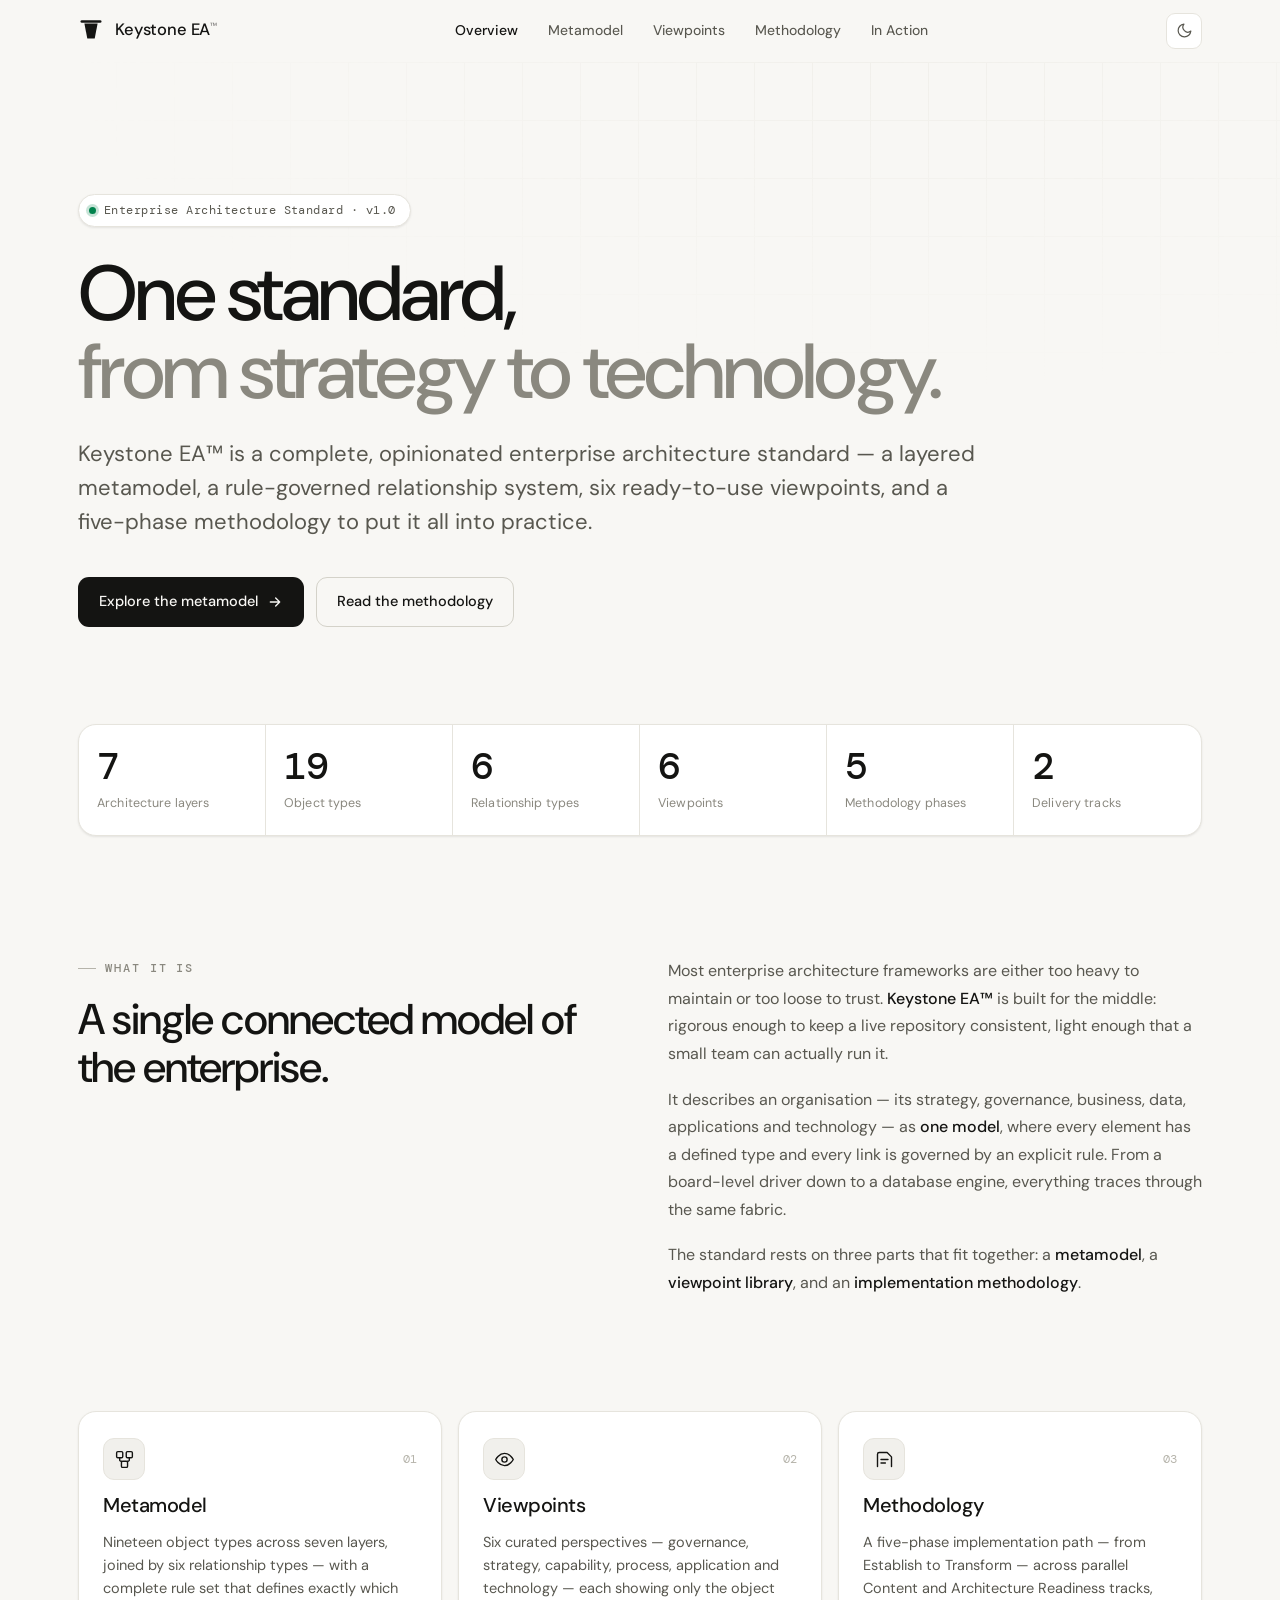
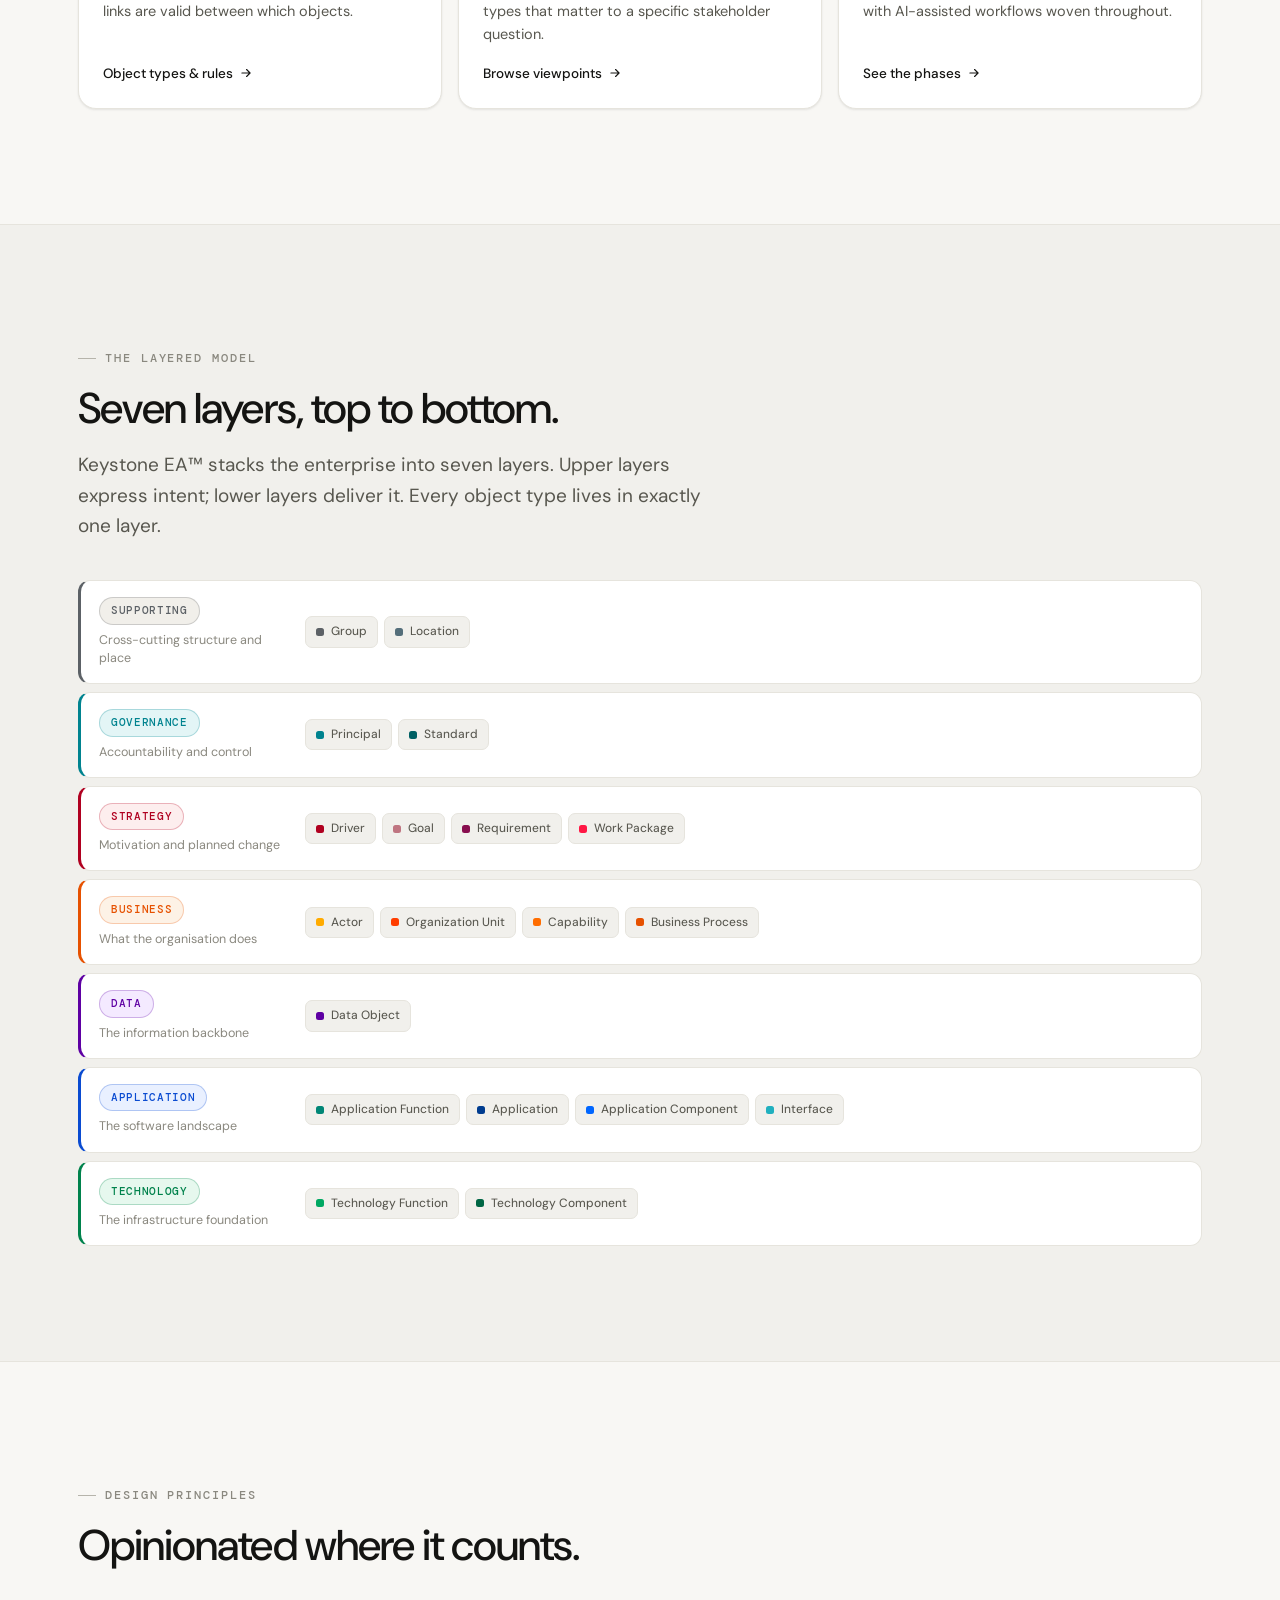
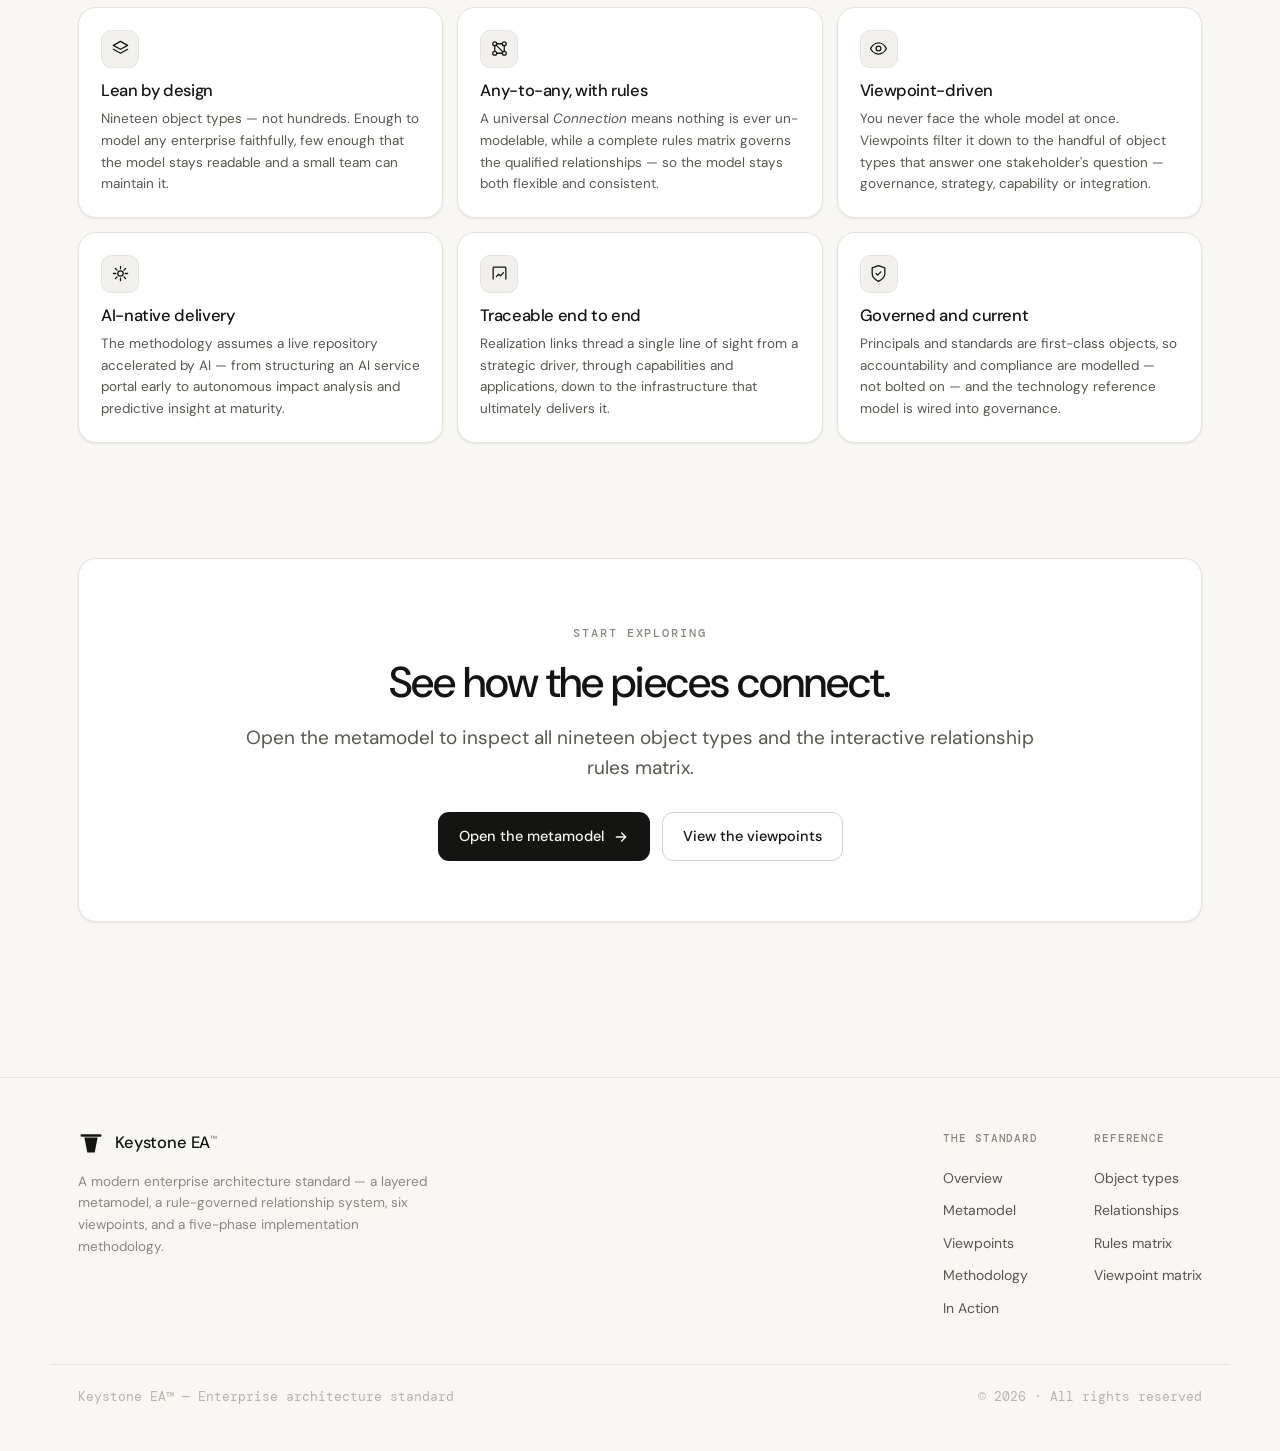
==== commit 50317065: "Add "In Action" tab embedding the live Enterprise Insight platform New in-action.html embeds enterpr" ====
--- a/index.html
+++ b/index.html
@@ -27,6 +27,7 @@
     <a class="nav-link" href="metamodel.html">Metamodel</a>
     <a class="nav-link" href="viewpoints.html">Viewpoints</a>
     <a class="nav-link" href="methodology.html">Methodology</a>
+    <a class="nav-link" href="in-action.html">In Action</a>
   </div>
   <div class="nav-right">
     <button class="theme-btn" onclick="toggleTheme()" aria-label="Toggle colour theme" title="Toggle theme">
@@ -207,6 +208,7 @@
       <a href="metamodel.html">Metamodel</a>
       <a href="viewpoints.html">Viewpoints</a>
       <a href="methodology.html">Methodology</a>
+      <a href="in-action.html">In Action</a>
     </div>
     <div class="footer-col">
       <h5>Reference</h5>
--- a/assets/styles.css
+++ b/assets/styles.css
@@ -481,3 +481,38 @@
 .page-head { padding: clamp(48px, 8vw, 88px) 0 8px; }
 .breadcrumb { font-family: var(--mono); font-size: 12px; color: var(--ink-3); margin-bottom: 18px; }
 .breadcrumb a:hover { color: var(--ink); }
+
+/* ── Live embed (In Action) ─────────────────────────────── */
+.embed-shell { border: 1px solid var(--border); border-radius: var(--radius-lg); overflow: hidden;
+  background: var(--card); box-shadow: var(--shadow-md); }
+.embed-bar { display: flex; align-items: center; gap: 13px; padding: 11px 14px;
+  border-bottom: 1px solid var(--border); background: var(--surface); }
+.embed-dots { display: flex; gap: 6px; flex-shrink: 0; }
+.embed-dots i { width: 11px; height: 11px; border-radius: 50%; display: block; opacity: .92; }
+.embed-url { flex: 1; min-width: 0; display: flex; align-items: center; gap: 8px;
+  background: var(--card); border: 1px solid var(--border); border-radius: 8px; padding: 6px 12px;
+  font-family: var(--mono); font-size: 12.5px; color: var(--ink-2);
+  white-space: nowrap; overflow: hidden; text-overflow: ellipsis; }
+.embed-url svg { width: 13px; height: 13px; flex-shrink: 0; color: var(--l-technology); }
+.embed-actions { display: flex; gap: 8px; flex-shrink: 0; }
+.embed-btn { display: inline-flex; align-items: center; gap: 7px; font-family: var(--font);
+  font-size: 13px; font-weight: 500; padding: 7px 13px; border-radius: 9px;
+  border: 1px solid var(--border-2); background: var(--card); color: var(--ink);
+  cursor: pointer; transition: border-color .16s, transform .16s, background .16s; text-decoration: none; white-space: nowrap; }
+.embed-btn:hover { border-color: var(--ink-4); transform: translateY(-1px); }
+.embed-btn.primary { background: var(--ink); color: var(--bg); border-color: transparent; }
+.embed-btn svg { width: 14px; height: 14px; }
+.embed-frame-holder { position: relative; background: var(--bg-2);
+  background-image: radial-gradient(var(--border) 1px, transparent 1px); background-size: 22px 22px; }
+.embed-frame { width: 100%; height: clamp(600px, calc(100vh - 234px), 1100px); border: 0;
+  display: block; background: transparent; position: relative; z-index: 1; }
+.embed-fallback { position: absolute; inset: 0; z-index: 0; display: flex; align-items: center; justify-content: center; padding: 32px; }
+.embed-fallback .ef-card { max-width: 440px; text-align: center; }
+.embed-fallback .ef-ico { width: 46px; height: 46px; border-radius: 12px; margin: 0 auto 16px;
+  display: grid; place-items: center; background: var(--card); border: 1px solid var(--border); color: var(--ink-2); }
+.embed-fallback .ef-ico svg { width: 22px; height: 22px; }
+.embed-fallback h4 { font-size: 17px; margin-bottom: 8px; }
+.embed-fallback p { font-size: 13.5px; color: var(--ink-2); line-height: 1.6; margin-bottom: 18px; }
+.embed-note { margin-top: 14px; font-size: 13px; color: var(--ink-3); display: flex; gap: 8px; align-items: center; flex-wrap: wrap; }
+.embed-note a { color: var(--ink); text-decoration: underline; text-underline-offset: 2px; }
+@media (max-width: 620px) { .embed-actions .lbl { display: none; } .embed-url { font-size: 11px; } }
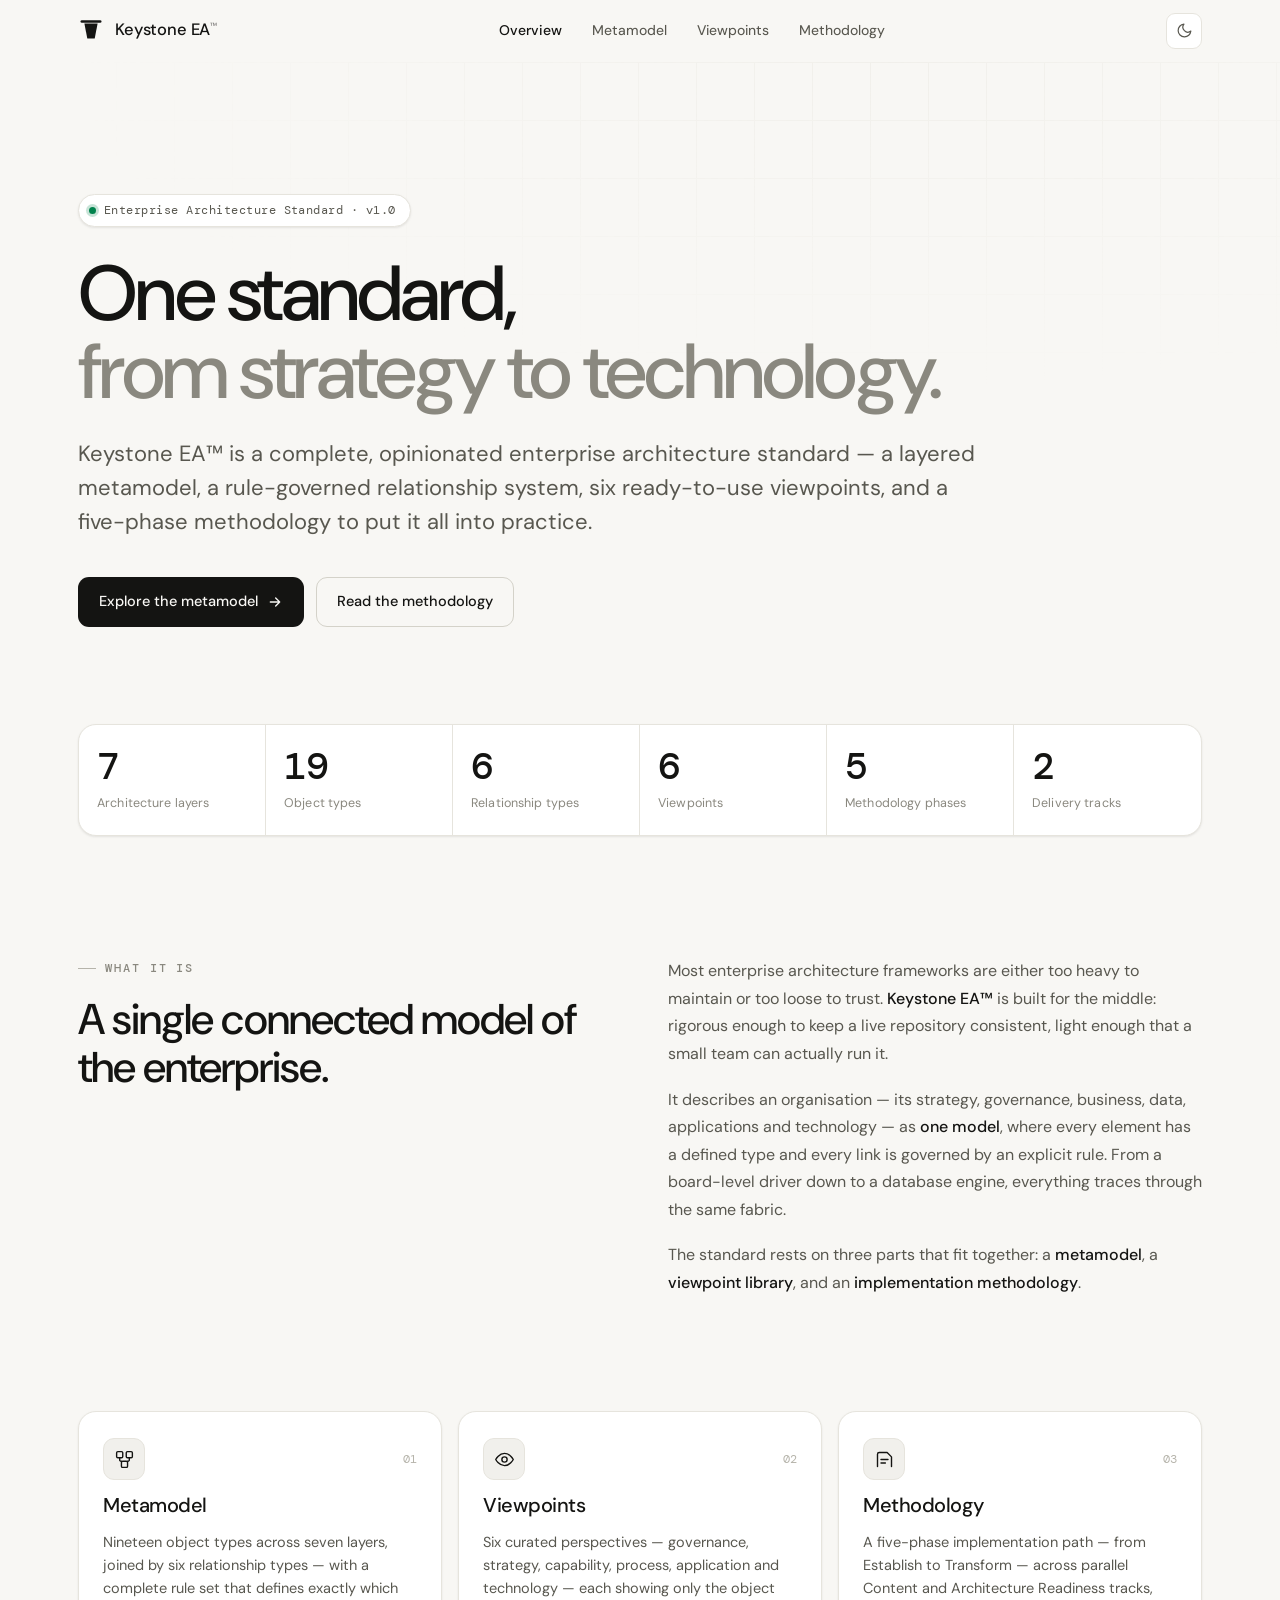
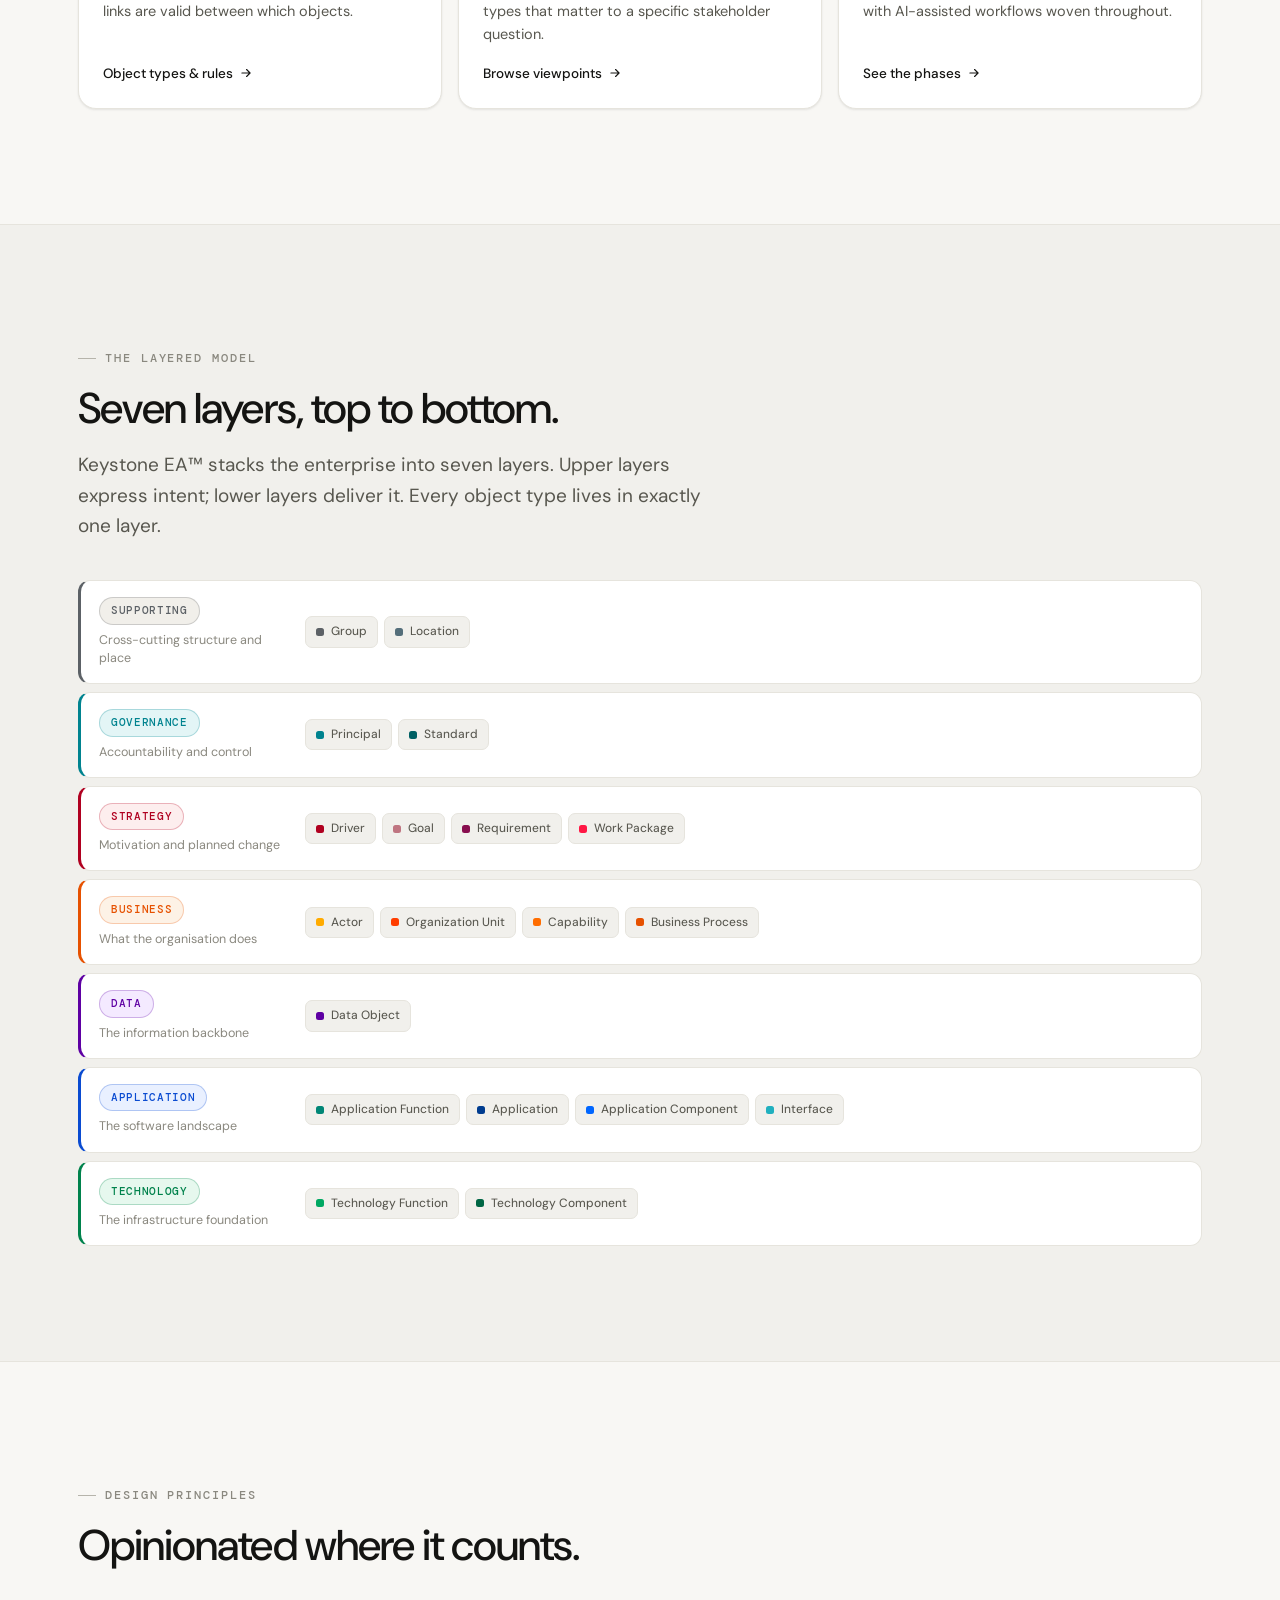
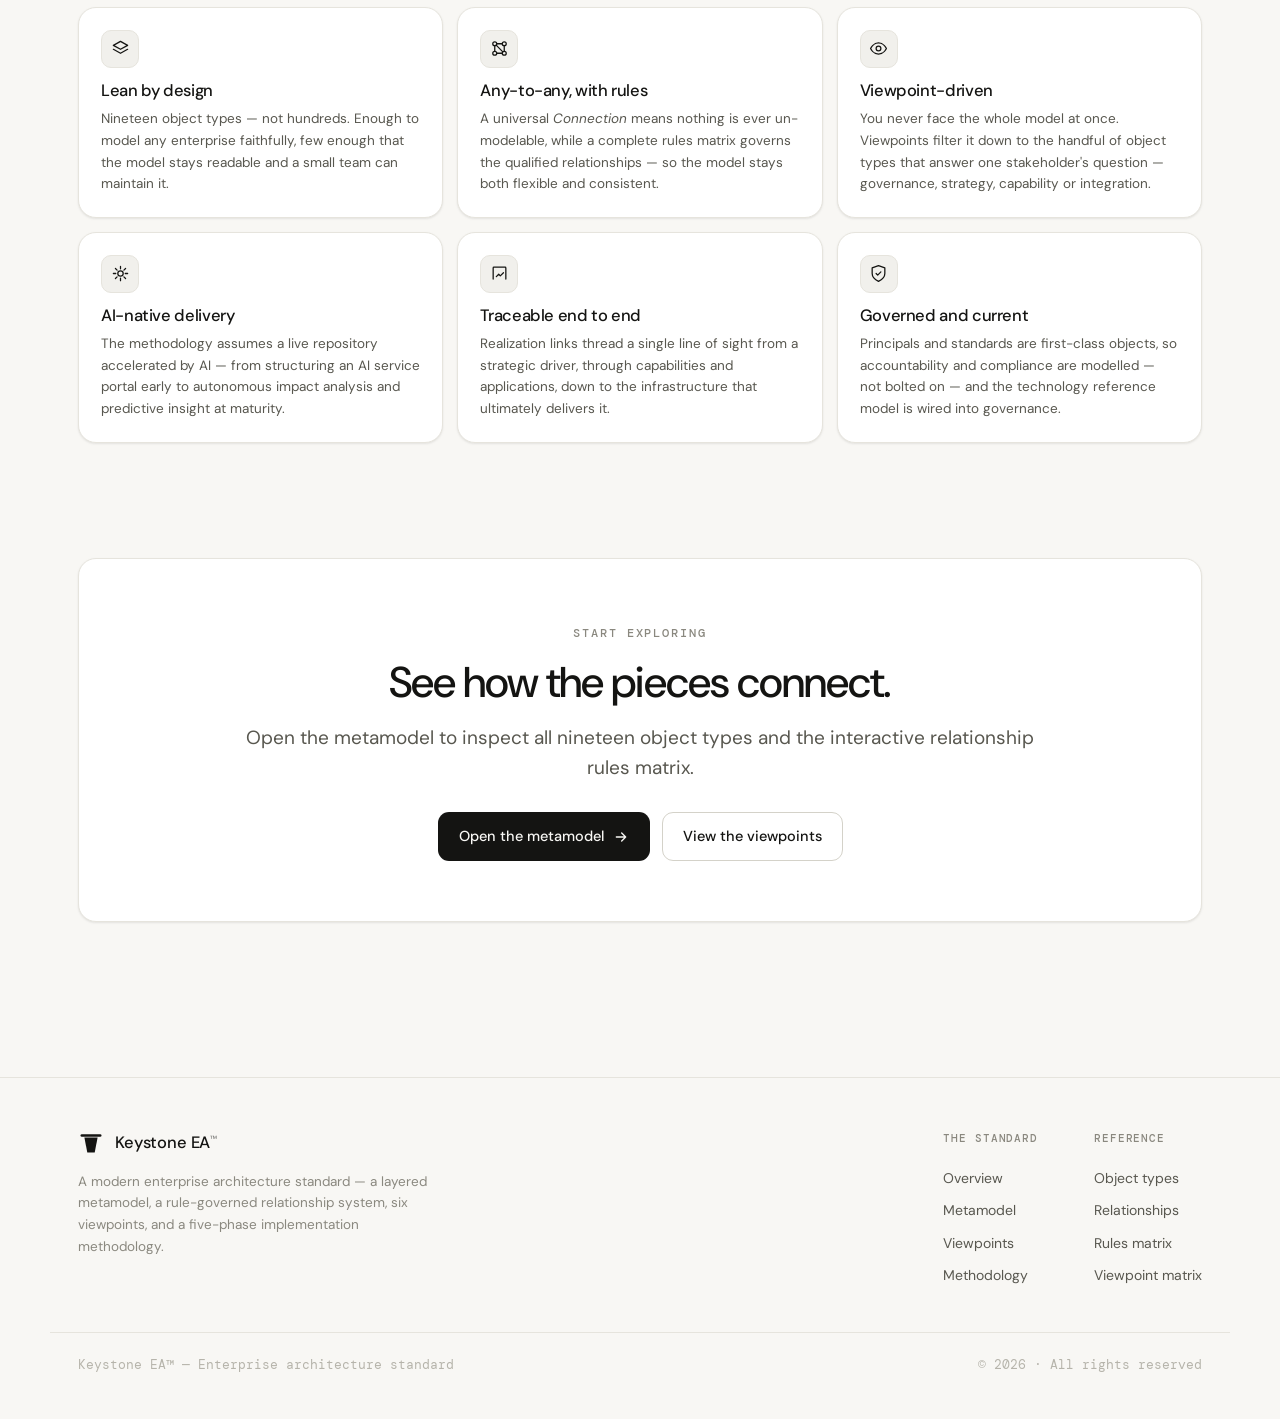
==== commit 5f4fa2f5: "Remove "In Action" tab and all external platform references The embedded platform blocked cross-orig" ====
--- a/index.html
+++ b/index.html
@@ -27,7 +27,6 @@
     <a class="nav-link" href="metamodel.html">Metamodel</a>
     <a class="nav-link" href="viewpoints.html">Viewpoints</a>
     <a class="nav-link" href="methodology.html">Methodology</a>
-    <a class="nav-link" href="in-action.html">In Action</a>
   </div>
   <div class="nav-right">
     <button class="theme-btn" onclick="toggleTheme()" aria-label="Toggle colour theme" title="Toggle theme">
@@ -208,7 +207,6 @@
       <a href="metamodel.html">Metamodel</a>
       <a href="viewpoints.html">Viewpoints</a>
       <a href="methodology.html">Methodology</a>
-      <a href="in-action.html">In Action</a>
     </div>
     <div class="footer-col">
       <h5>Reference</h5>
--- a/assets/styles.css
+++ b/assets/styles.css
@@ -481,38 +481,3 @@
 .page-head { padding: clamp(48px, 8vw, 88px) 0 8px; }
 .breadcrumb { font-family: var(--mono); font-size: 12px; color: var(--ink-3); margin-bottom: 18px; }
 .breadcrumb a:hover { color: var(--ink); }
-
-/* ── Live embed (In Action) ─────────────────────────────── */
-.embed-shell { border: 1px solid var(--border); border-radius: var(--radius-lg); overflow: hidden;
-  background: var(--card); box-shadow: var(--shadow-md); }
-.embed-bar { display: flex; align-items: center; gap: 13px; padding: 11px 14px;
-  border-bottom: 1px solid var(--border); background: var(--surface); }
-.embed-dots { display: flex; gap: 6px; flex-shrink: 0; }
-.embed-dots i { width: 11px; height: 11px; border-radius: 50%; display: block; opacity: .92; }
-.embed-url { flex: 1; min-width: 0; display: flex; align-items: center; gap: 8px;
-  background: var(--card); border: 1px solid var(--border); border-radius: 8px; padding: 6px 12px;
-  font-family: var(--mono); font-size: 12.5px; color: var(--ink-2);
-  white-space: nowrap; overflow: hidden; text-overflow: ellipsis; }
-.embed-url svg { width: 13px; height: 13px; flex-shrink: 0; color: var(--l-technology); }
-.embed-actions { display: flex; gap: 8px; flex-shrink: 0; }
-.embed-btn { display: inline-flex; align-items: center; gap: 7px; font-family: var(--font);
-  font-size: 13px; font-weight: 500; padding: 7px 13px; border-radius: 9px;
-  border: 1px solid var(--border-2); background: var(--card); color: var(--ink);
-  cursor: pointer; transition: border-color .16s, transform .16s, background .16s; text-decoration: none; white-space: nowrap; }
-.embed-btn:hover { border-color: var(--ink-4); transform: translateY(-1px); }
-.embed-btn.primary { background: var(--ink); color: var(--bg); border-color: transparent; }
-.embed-btn svg { width: 14px; height: 14px; }
-.embed-frame-holder { position: relative; background: var(--bg-2);
-  background-image: radial-gradient(var(--border) 1px, transparent 1px); background-size: 22px 22px; }
-.embed-frame { width: 100%; height: clamp(600px, calc(100vh - 234px), 1100px); border: 0;
-  display: block; background: transparent; position: relative; z-index: 1; }
-.embed-fallback { position: absolute; inset: 0; z-index: 0; display: flex; align-items: center; justify-content: center; padding: 32px; }
-.embed-fallback .ef-card { max-width: 440px; text-align: center; }
-.embed-fallback .ef-ico { width: 46px; height: 46px; border-radius: 12px; margin: 0 auto 16px;
-  display: grid; place-items: center; background: var(--card); border: 1px solid var(--border); color: var(--ink-2); }
-.embed-fallback .ef-ico svg { width: 22px; height: 22px; }
-.embed-fallback h4 { font-size: 17px; margin-bottom: 8px; }
-.embed-fallback p { font-size: 13.5px; color: var(--ink-2); line-height: 1.6; margin-bottom: 18px; }
-.embed-note { margin-top: 14px; font-size: 13px; color: var(--ink-3); display: flex; gap: 8px; align-items: center; flex-wrap: wrap; }
-.embed-note a { color: var(--ink); text-decoration: underline; text-underline-offset: 2px; }
-@media (max-width: 620px) { .embed-actions .lbl { display: none; } .embed-url { font-size: 11px; } }
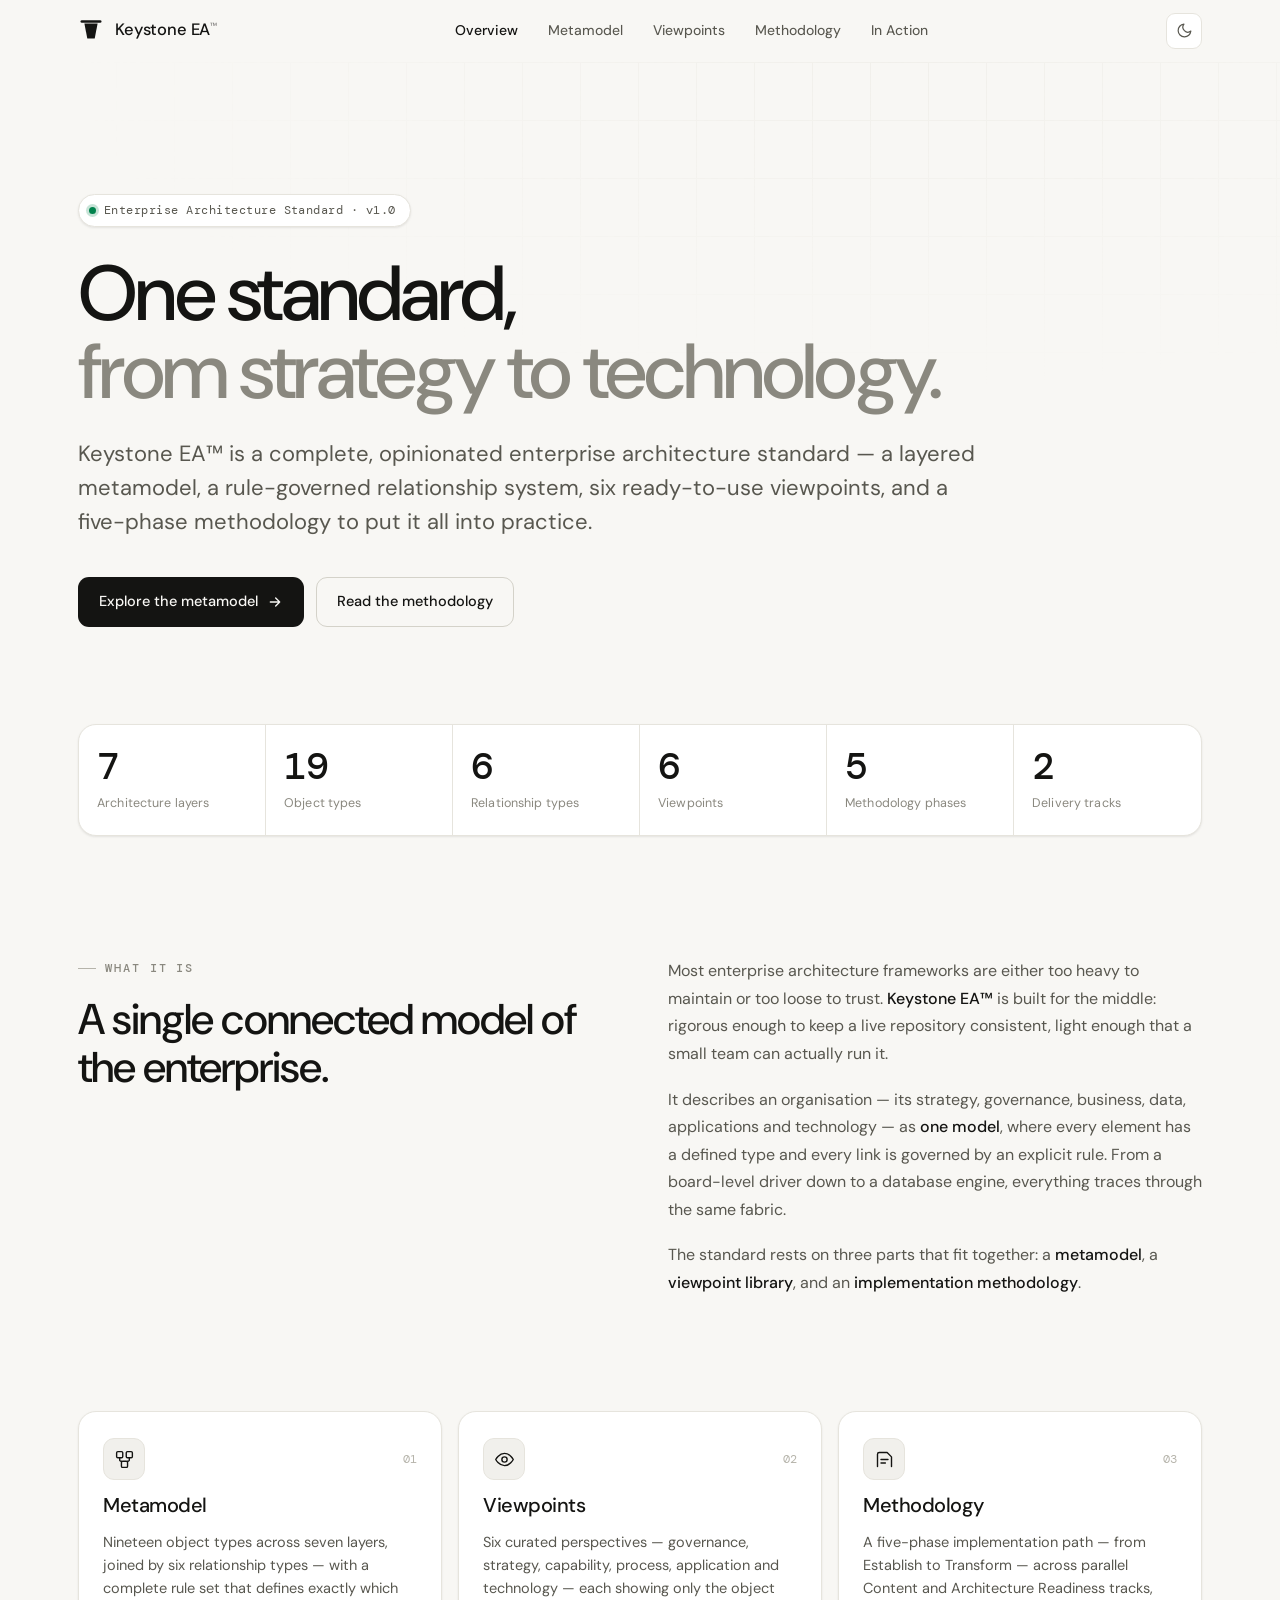
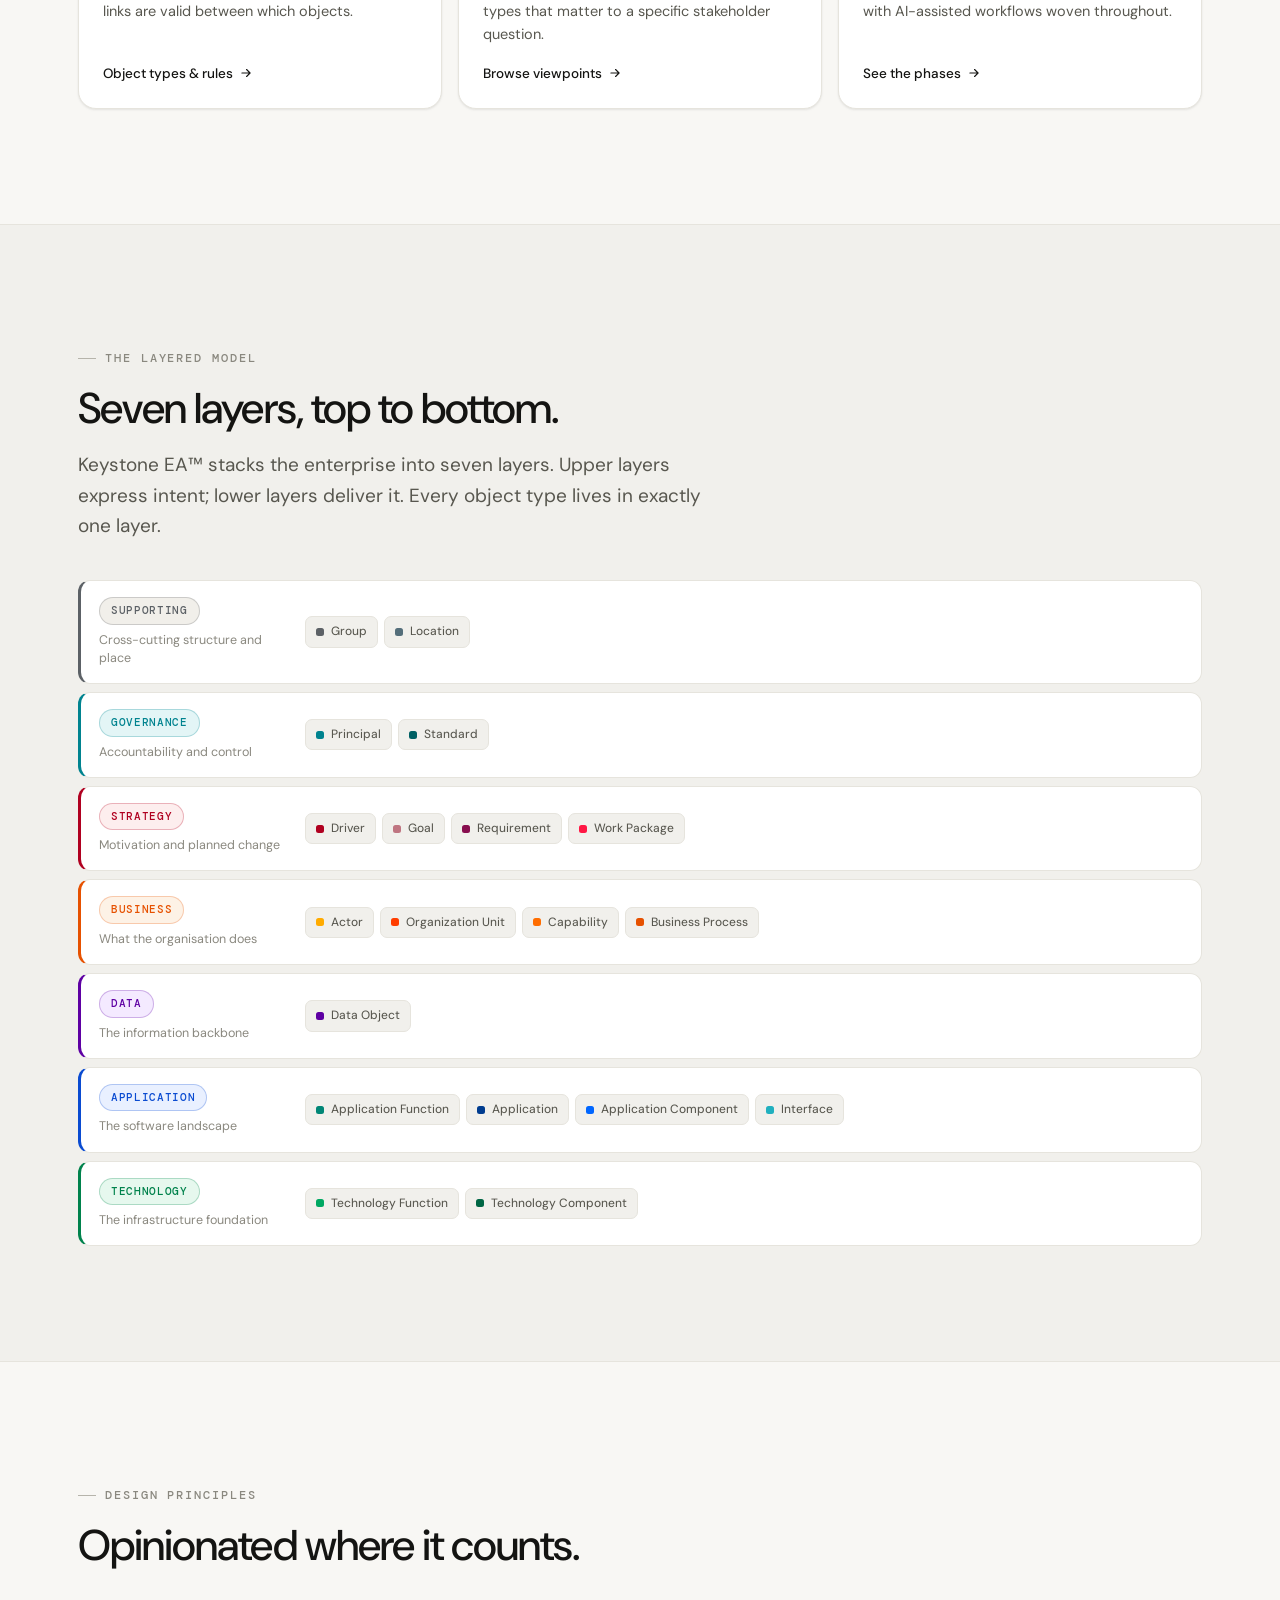
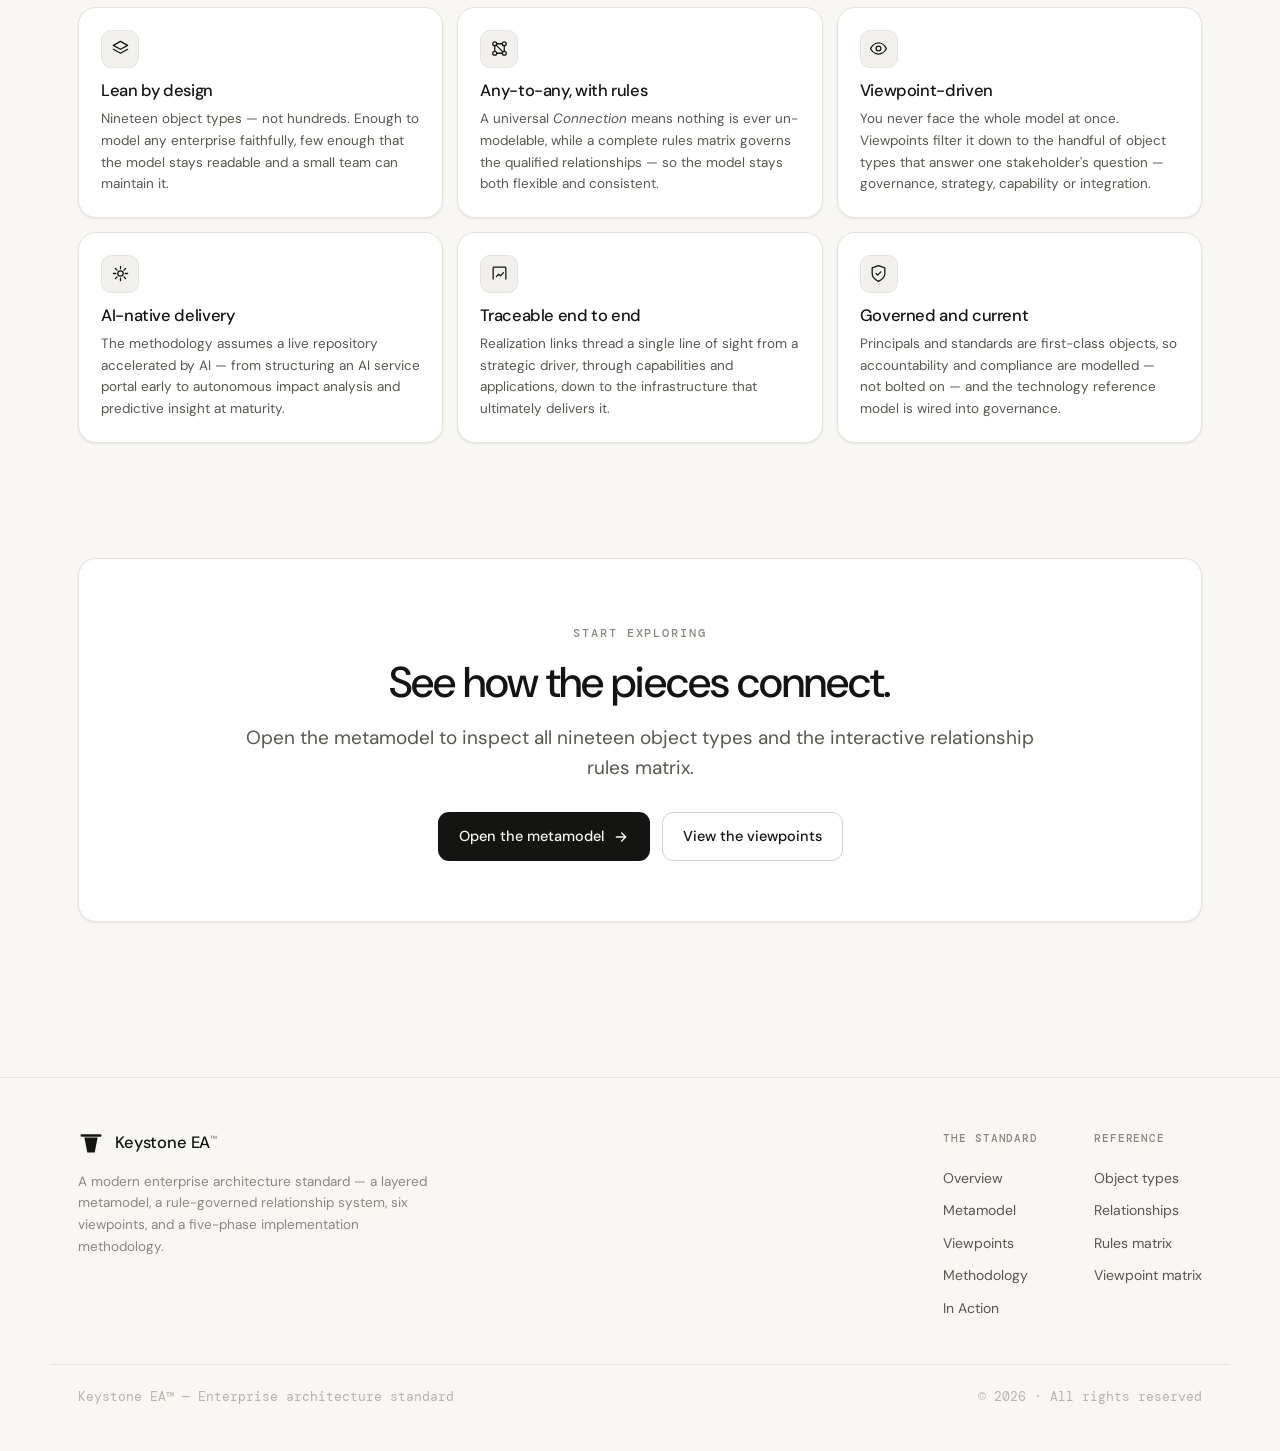
==== commit e85b06e8: "Restore In Action tab: neutral diagram editor embed + diagram downloads Re-adds the In Action tab wi" ====
--- a/index.html
+++ b/index.html
@@ -27,6 +27,7 @@
     <a class="nav-link" href="metamodel.html">Metamodel</a>
     <a class="nav-link" href="viewpoints.html">Viewpoints</a>
     <a class="nav-link" href="methodology.html">Methodology</a>
+    <a class="nav-link" href="in-action.html">In Action</a>
   </div>
   <div class="nav-right">
     <button class="theme-btn" onclick="toggleTheme()" aria-label="Toggle colour theme" title="Toggle theme">
@@ -207,6 +208,7 @@
       <a href="metamodel.html">Metamodel</a>
       <a href="viewpoints.html">Viewpoints</a>
       <a href="methodology.html">Methodology</a>
+      <a href="in-action.html">In Action</a>
     </div>
     <div class="footer-col">
       <h5>Reference</h5>
--- a/assets/styles.css
+++ b/assets/styles.css
@@ -481,3 +481,56 @@
 .page-head { padding: clamp(48px, 8vw, 88px) 0 8px; }
 .breadcrumb { font-family: var(--mono); font-size: 12px; color: var(--ink-3); margin-bottom: 18px; }
 .breadcrumb a:hover { color: var(--ink); }
+
+/* ── Diagram editor (In Action) ─────────────────────────── */
+.editor-shell { border: 1px solid var(--border); border-radius: var(--radius-lg); overflow: hidden;
+  background: var(--card); box-shadow: var(--shadow-md); display: flex; flex-direction: column; }
+.editor-bar { display: flex; align-items: center; justify-content: space-between; gap: 14px;
+  padding: 11px 15px; border-bottom: 1px solid var(--border); background: var(--surface); flex-shrink: 0; }
+.editor-title { display: inline-flex; align-items: center; gap: 10px; font-size: 13.5px; font-weight: 500; color: var(--ink); min-width: 0; }
+.editor-title .et-ico { width: 24px; height: 24px; border-radius: 7px; display: grid; place-items: center;
+  background: var(--card); border: 1px solid var(--border); color: var(--ink-2); flex-shrink: 0; }
+.editor-title .et-ico svg { width: 14px; height: 14px; }
+.editor-title .et-name { white-space: nowrap; overflow: hidden; text-overflow: ellipsis; }
+.editor-title sup { font-size: 8px; opacity: .5; }
+.editor-actions { display: flex; gap: 8px; flex-shrink: 0; }
+.editor-btn { display: inline-flex; align-items: center; gap: 7px; font-family: var(--font);
+  font-size: 13px; font-weight: 500; padding: 7px 13px; border-radius: 9px;
+  border: 1px solid var(--border-2); background: var(--card); color: var(--ink);
+  cursor: pointer; transition: border-color .16s, transform .16s, background .16s; }
+.editor-btn:hover { border-color: var(--ink-4); transform: translateY(-1px); }
+.editor-btn svg { width: 14px; height: 14px; }
+.editor-frame-holder { position: relative; background: var(--bg-2);
+  background-image: radial-gradient(var(--border) 1px, transparent 1px); background-size: 22px 22px; flex: 1; min-height: 0; }
+.editor-frame { width: 100%; height: clamp(560px, calc(100vh - 250px), 1080px); border: 0;
+  display: block; background: transparent; position: relative; z-index: 1; }
+.editor-loading { position: absolute; inset: 0; z-index: 0; display: flex; flex-direction: column;
+  align-items: center; justify-content: center; gap: 14px; text-align: center; padding: 32px; }
+.editor-loading .el-ico { width: 46px; height: 46px; border-radius: 12px; display: grid; place-items: center;
+  background: var(--card); border: 1px solid var(--border); color: var(--ink-3); }
+.editor-loading .el-ico svg { width: 22px; height: 22px; }
+.editor-loading h4 { font-size: 16px; }
+.editor-loading p { font-size: 13px; color: var(--ink-3); max-width: 340px; line-height: 1.55; }
+.editor-shell.is-full { position: fixed; inset: 0; z-index: 1000; border-radius: 0; border: 0; height: 100vh; box-shadow: none; }
+.editor-shell.is-full .editor-frame { height: 100%; }
+@media (max-width: 560px) { .editor-actions .lbl { display: none; } }
+
+/* ── Download cards ─────────────────────────────────────── */
+.dl-grid { display: grid; grid-template-columns: repeat(3, 1fr); gap: 14px; }
+@media (max-width: 820px) { .dl-grid { grid-template-columns: 1fr; } }
+.dl-card { display: flex; flex-direction: column; gap: 12px; padding: 20px 20px 18px;
+  transition: transform .22s var(--ease), box-shadow .22s, border-color .22s; }
+.dl-card:hover { transform: translateY(-3px); box-shadow: var(--shadow-md); border-color: var(--border-2); }
+.dl-top { display: flex; align-items: center; justify-content: space-between; }
+.dl-ico { width: 38px; height: 38px; border-radius: 10px; display: grid; place-items: center;
+  background: var(--bg-2); border: 1px solid var(--border); color: var(--ink); }
+.dl-ico svg { width: 19px; height: 19px; }
+.dl-ext { font-family: var(--mono); font-size: 10.5px; color: var(--ink-3); border: 1px solid var(--border);
+  border-radius: 5px; padding: 2px 7px; letter-spacing: .03em; text-transform: uppercase; }
+.dl-card h4 { font-size: 16px; font-weight: 500; }
+.dl-card p { font-size: 13px; color: var(--ink-2); line-height: 1.55; flex: 1; }
+.dl-btn { display: inline-flex; align-items: center; justify-content: center; gap: 8px; margin-top: 2px;
+  font-size: 13.5px; font-weight: 500; padding: 9px 14px; border-radius: 9px;
+  background: var(--ink); color: var(--bg); border: 1px solid transparent; transition: transform .18s var(--ease), box-shadow .18s; }
+.dl-btn:hover { transform: translateY(-1px); box-shadow: var(--shadow-sm); }
+.dl-btn svg { width: 15px; height: 15px; }
